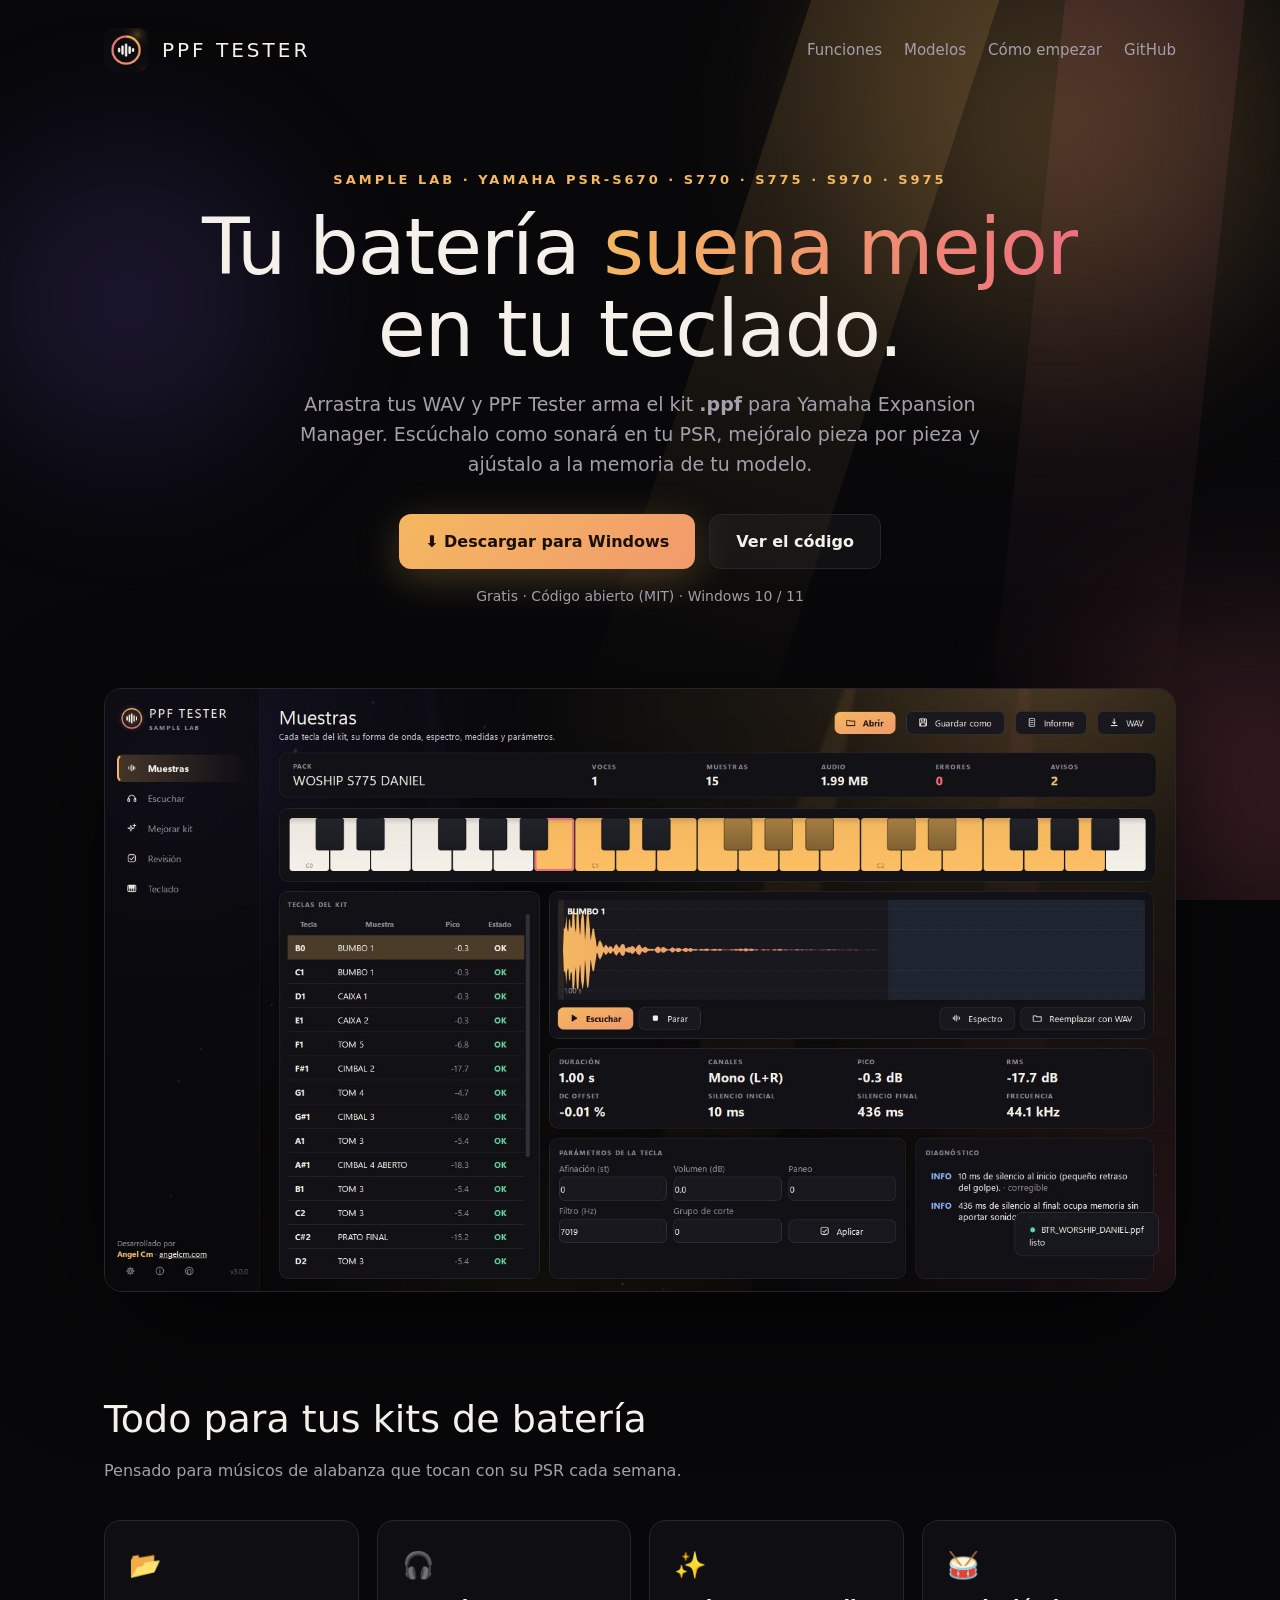
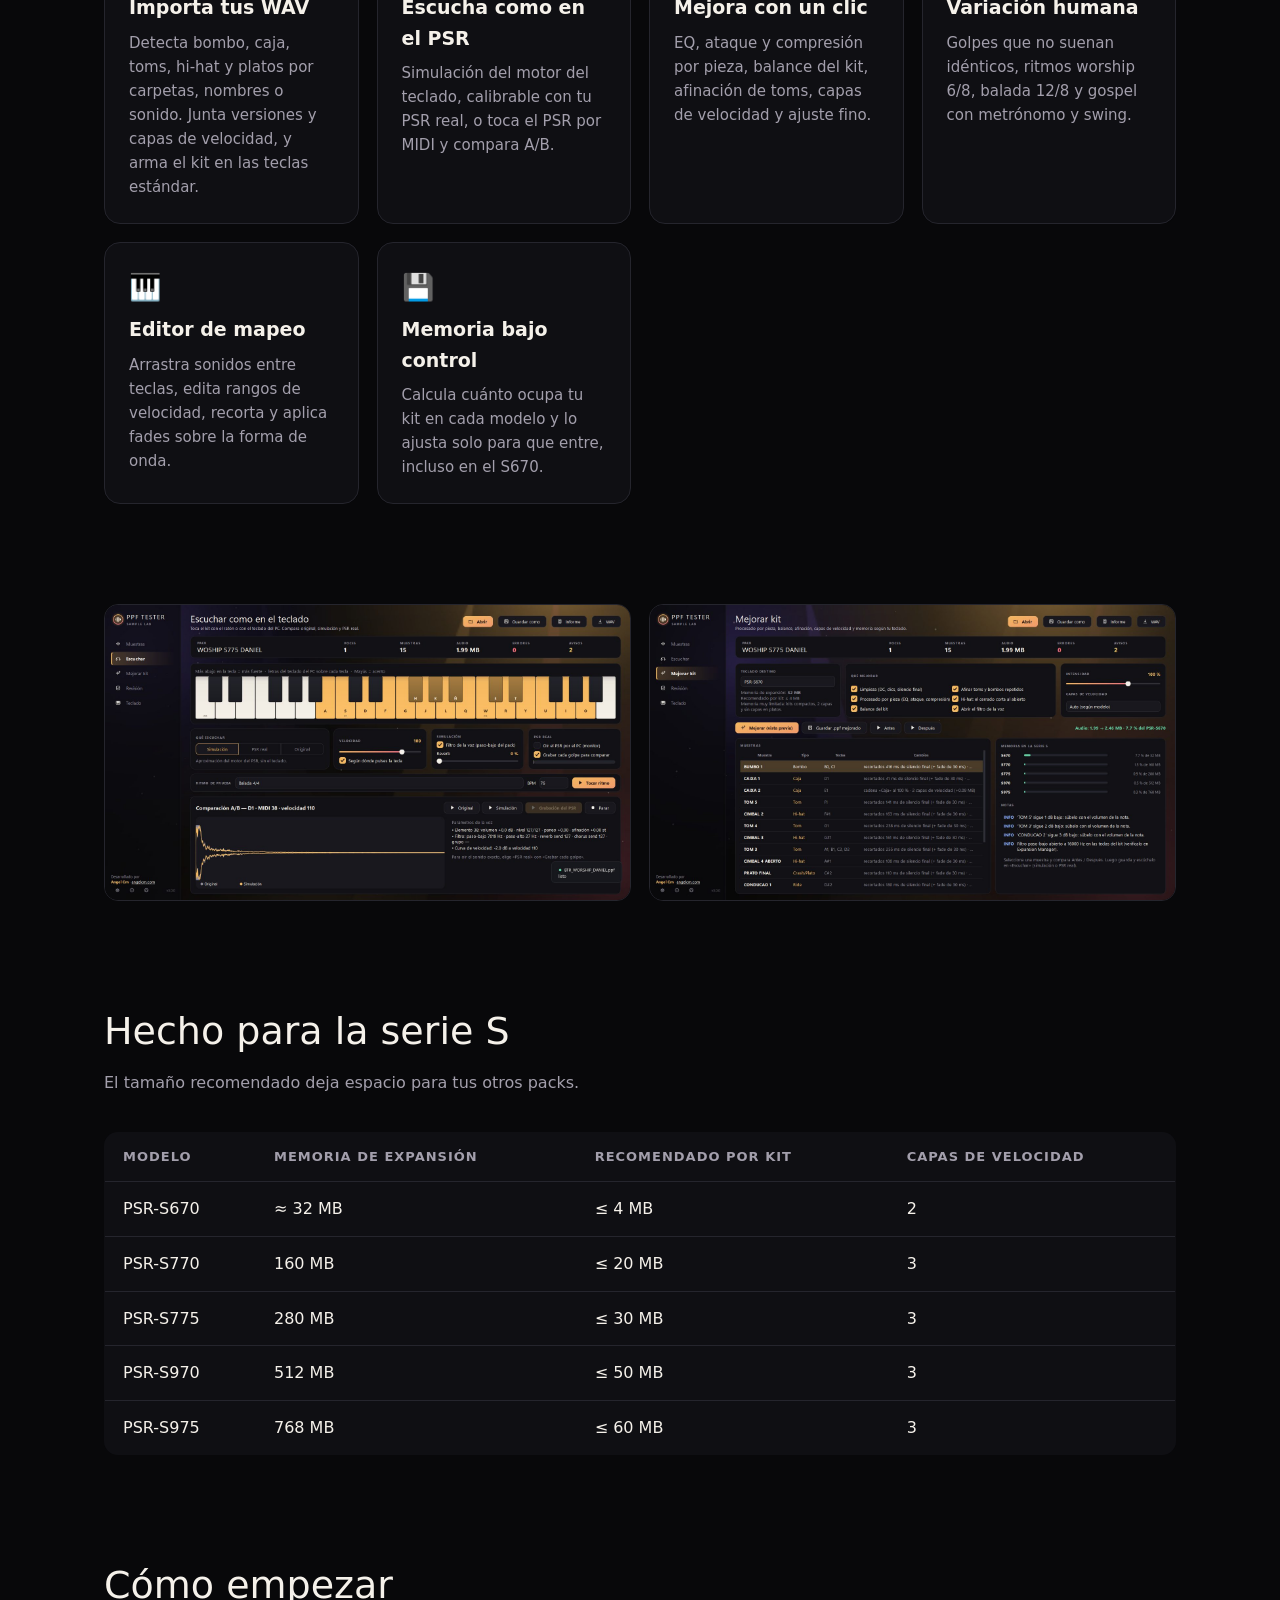
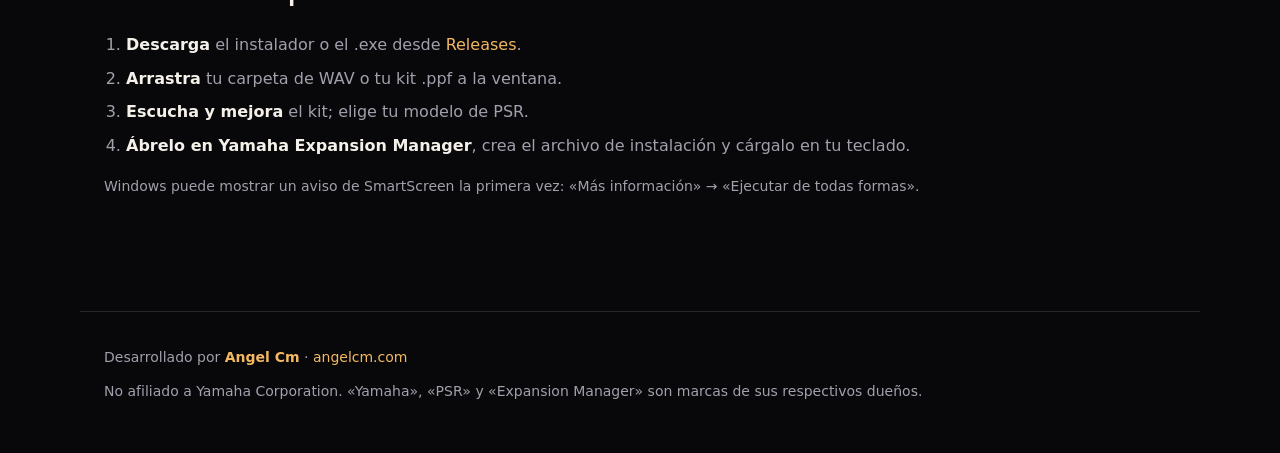
==== docs/index.html @ 8b30c798 "PPF Tester 4.0.0: las 20 mejoras de la hoja de ruta" ====
<!doctype html>
<html lang="es">
<head>
<meta charset="utf-8">
<meta name="viewport" content="width=device-width, initial-scale=1">
<title>PPF Tester — Sample Lab para Yamaha PSR-S</title>
<meta name="description" content="Crea, escucha y mejora kits de batería .ppf para Yamaha PSR-S670, S770, S775, S970 y S975. Gratis y de código abierto. Por Angel Cm.">
<meta property="og:title" content="PPF Tester — Sample Lab para Yamaha PSR-S">
<meta property="og:description" content="Crea, escucha y mejora kits de batería .ppf para tu Yamaha PSR-S.">
<meta property="og:image" content="https://angel-cm-dev.github.io/ppf-tester/empty.jpg">
<link rel="icon" href="logo.png">
<style>
:root{--bg:#08080a;--card:#121216;--line:#25252d;--fg:#f5f1ea;--mut:#a39fac;--gold:#f4b860;--coral:#ec6f7f;--violet:#8b6cff}
*{box-sizing:border-box}html{scroll-behavior:smooth}
body{margin:0;background:var(--bg);color:var(--fg);font:16px/1.6 "Segoe UI Variable Text","Segoe UI",system-ui,-apple-system,sans-serif;overflow-x:hidden}
a{color:var(--gold);text-decoration:none}
.stage{position:fixed;inset:0;z-index:-1;overflow:hidden;pointer-events:none}
.light{position:absolute;border-radius:50%;filter:blur(60px);opacity:.55;animation:float 18s ease-in-out infinite}
.l1{width:55vw;height:55vw;left:55%;top:-25%;background:radial-gradient(circle,rgba(244,184,96,.55),transparent 65%)}
.l2{width:45vw;height:45vw;left:75%;top:55%;background:radial-gradient(circle,rgba(236,111,127,.45),transparent 65%);animation-delay:-6s}
.l3{width:40vw;height:40vw;left:-10%;top:5%;background:radial-gradient(circle,rgba(139,108,255,.35),transparent 65%);animation-delay:-11s}
.beam{position:absolute;top:-10%;width:14vw;height:130%;background:linear-gradient(180deg,rgba(244,184,96,.16),transparent 75%);transform-origin:top center;animation:sway 14s ease-in-out infinite}
.b1{left:66%;transform:rotate(18deg)}.b2{left:84%;transform:rotate(6deg);background:linear-gradient(180deg,rgba(236,111,127,.13),transparent 75%);animation-delay:-5s}
@keyframes float{50%{transform:translate(-4%,5%) scale(1.08)}}
@keyframes sway{50%{transform:rotate(-8deg)}}
@media (prefers-reduced-motion:reduce){.light,.beam{animation:none}}
header{max-width:1120px;margin:0 auto;padding:28px 24px;display:flex;align-items:center;gap:14px}
header img{width:44px;height:44px}
header .brand{font-weight:300;letter-spacing:3px;font-size:20px}
header nav{margin-left:auto;display:flex;gap:22px;font-size:15px}
header nav a{color:var(--mut)}header nav a:hover{color:var(--fg)}
.hero{max-width:1120px;margin:0 auto;padding:70px 24px 40px;text-align:center}
.eyebrow{color:var(--gold);font-weight:700;letter-spacing:3px;font-size:13px}
h1{font-size:clamp(40px,7vw,78px);font-weight:300;line-height:1.05;margin:16px 0 18px;letter-spacing:-1px}
h1 span{background:linear-gradient(90deg,var(--gold),var(--coral));-webkit-background-clip:text;background-clip:text;color:transparent}
.lead{max-width:720px;margin:0 auto;color:var(--mut);font-size:19px}
.cta{display:flex;gap:14px;justify-content:center;flex-wrap:wrap;margin:34px 0 16px}
.btn{display:inline-flex;align-items:center;gap:10px;padding:14px 26px;border-radius:12px;font-weight:700;font-size:16px;border:1px solid var(--line);color:var(--fg);background:rgba(255,255,255,.04);transition:.2s}
.btn:hover{background:rgba(255,255,255,.08)}
.btn.primary{background:linear-gradient(135deg,var(--gold),#f19a6c);color:#1a1007;border:none;box-shadow:0 10px 40px rgba(244,184,96,.25)}
.btn.primary:hover{transform:translateY(-2px);box-shadow:0 14px 50px rgba(244,184,96,.35)}
.small{color:var(--mut);font-size:14px}
.shot{max-width:1120px;margin:40px auto 0;padding:0 24px}
.shot img{width:100%;border-radius:18px;border:1px solid var(--line);box-shadow:0 40px 120px rgba(0,0,0,.6)}
section{max-width:1120px;margin:0 auto;padding:90px 24px 10px}
h2{font-size:38px;font-weight:300;margin:0 0 8px}
.sub{color:var(--mut);margin:0 0 36px}
.grid{display:grid;grid-template-columns:repeat(auto-fit,minmax(250px,1fr));gap:18px}
.card{background:rgba(18,18,22,.82);border:1px solid var(--line);border-radius:16px;padding:24px;backdrop-filter:blur(6px)}
.card h3{margin:6px 0 8px;font-size:19px}
.card p{margin:0;color:var(--mut);font-size:15px}
.card .ic{font-size:26px}
.duo{display:grid;grid-template-columns:repeat(auto-fit,minmax(320px,1fr));gap:18px}
.duo img{width:100%;border-radius:14px;border:1px solid var(--line)}
table{width:100%;border-collapse:collapse;background:rgba(18,18,22,.82);border:1px solid var(--line);border-radius:14px;overflow:hidden}
th,td{padding:14px 18px;text-align:left;border-bottom:1px solid var(--line)}th{color:var(--mut);font-size:13px;letter-spacing:1px}
ol{color:var(--mut);padding-left:22px}ol li{margin:8px 0}ol b{color:var(--fg)}
@media (max-width:760px){header nav{display:none}}
footer{max-width:1120px;margin:90px auto 0;padding:34px 24px 50px;border-top:1px solid var(--line);display:flex;flex-wrap:wrap;gap:12px;justify-content:space-between;color:var(--mut);font-size:14px}
</style>
</head>
<body>
<div class="stage"><div class="light l1"></div><div class="light l2"></div><div class="light l3"></div><div class="beam b1"></div><div class="beam b2"></div></div>

<header>
  <img src="logo.png" alt="">
  <div class="brand">PPF TESTER</div>
  <nav><a href="#funciones">Funciones</a><a href="#modelos">Modelos</a><a href="#como">Cómo empezar</a><a href="https://github.com/angel-cm-dev/ppf-tester">GitHub</a></nav>
</header>

<div class="hero">
  <div class="eyebrow">SAMPLE LAB · YAMAHA PSR-S670 · S770 · S775 · S970 · S975</div>
  <h1>Tu batería <span>suena mejor</span><br>en tu teclado.</h1>
  <p class="lead">Arrastra tus WAV y PPF Tester arma el kit <b>.ppf</b> para Yamaha Expansion Manager. Escúchalo como sonará en tu PSR, mejóralo pieza por pieza y ajústalo a la memoria de tu modelo.</p>
  <div class="cta">
    <a class="btn primary" href="https://github.com/angel-cm-dev/ppf-tester/releases/latest">⬇ Descargar para Windows</a>
    <a class="btn" href="https://github.com/angel-cm-dev/ppf-tester">Ver el código</a>
  </div>
  <div class="small">Gratis · Código abierto (MIT) · Windows 10 / 11</div>
</div>
<div class="shot"><img src="samples.jpg" alt="PPF Tester: pantalla de muestras"></div>

<section id="funciones">
  <h2>Todo para tus kits de batería</h2>
  <p class="sub">Pensado para músicos de alabanza que tocan con su PSR cada semana.</p>
  <div class="grid">
    <div class="card"><div class="ic">📂</div><h3>Importa tus WAV</h3><p>Detecta bombo, caja, toms, hi-hat y platos por carpetas, nombres o sonido. Junta versiones y capas de velocidad, y arma el kit en las teclas estándar.</p></div>
    <div class="card"><div class="ic">🎧</div><h3>Escucha como en el PSR</h3><p>Simulación del motor del teclado, calibrable con tu PSR real, o toca el PSR por MIDI y compara A/B.</p></div>
    <div class="card"><div class="ic">✨</div><h3>Mejora con un clic</h3><p>EQ, ataque y compresión por pieza, balance del kit, afinación de toms, capas de velocidad y ajuste fino.</p></div>
    <div class="card"><div class="ic">🥁</div><h3>Variación humana</h3><p>Golpes que no suenan idénticos, ritmos worship 6/8, balada 12/8 y gospel con metrónomo y swing.</p></div>
    <div class="card"><div class="ic">🎹</div><h3>Editor de mapeo</h3><p>Arrastra sonidos entre teclas, edita rangos de velocidad, recorta y aplica fades sobre la forma de onda.</p></div>
    <div class="card"><div class="ic">💾</div><h3>Memoria bajo control</h3><p>Calcula cuánto ocupa tu kit en cada modelo y lo ajusta solo para que entre, incluso en el S670.</p></div>
  </div>
</section>

<section>
  <div class="duo"><img src="listen.jpg" alt="Escuchar"><img src="improve.jpg" alt="Mejorar kit"></div>
</section>

<section id="modelos">
  <h2>Hecho para la serie S</h2>
  <p class="sub">El tamaño recomendado deja espacio para tus otros packs.</p>
  <table>
    <tr><th>MODELO</th><th>MEMORIA DE EXPANSIÓN</th><th>RECOMENDADO POR KIT</th><th>CAPAS DE VELOCIDAD</th></tr>
    <tr><td>PSR-S670</td><td>≈ 32 MB</td><td>≤ 4 MB</td><td>2</td></tr>
    <tr><td>PSR-S770</td><td>160 MB</td><td>≤ 20 MB</td><td>3</td></tr>
    <tr><td>PSR-S775</td><td>280 MB</td><td>≤ 30 MB</td><td>3</td></tr>
    <tr><td>PSR-S970</td><td>512 MB</td><td>≤ 50 MB</td><td>3</td></tr>
    <tr><td>PSR-S975</td><td>768 MB</td><td>≤ 60 MB</td><td>3</td></tr>
  </table>
</section>

<section id="como">
  <h2>Cómo empezar</h2>
  <ol>
    <li><b>Descarga</b> el instalador o el .exe desde <a href="https://github.com/angel-cm-dev/ppf-tester/releases/latest">Releases</a>.</li>
    <li><b>Arrastra</b> tu carpeta de WAV o tu kit .ppf a la ventana.</li>
    <li><b>Escucha y mejora</b> el kit; elige tu modelo de PSR.</li>
    <li><b>Ábrelo en Yamaha Expansion Manager</b>, crea el archivo de instalación y cárgalo en tu teclado.</li>
  </ol>
  <p class="small">Windows puede mostrar un aviso de SmartScreen la primera vez: «Más información» → «Ejecutar de todas formas».</p>
</section>

<footer>
  <div>Desarrollado por <a href="https://angelcm.com"><b>Angel Cm</b></a> · <a href="https://angelcm.com">angelcm.com</a></div>
  <div>No afiliado a Yamaha Corporation. «Yamaha», «PSR» y «Expansion Manager» son marcas de sus respectivos dueños.</div>
</footer>
</body>
</html>
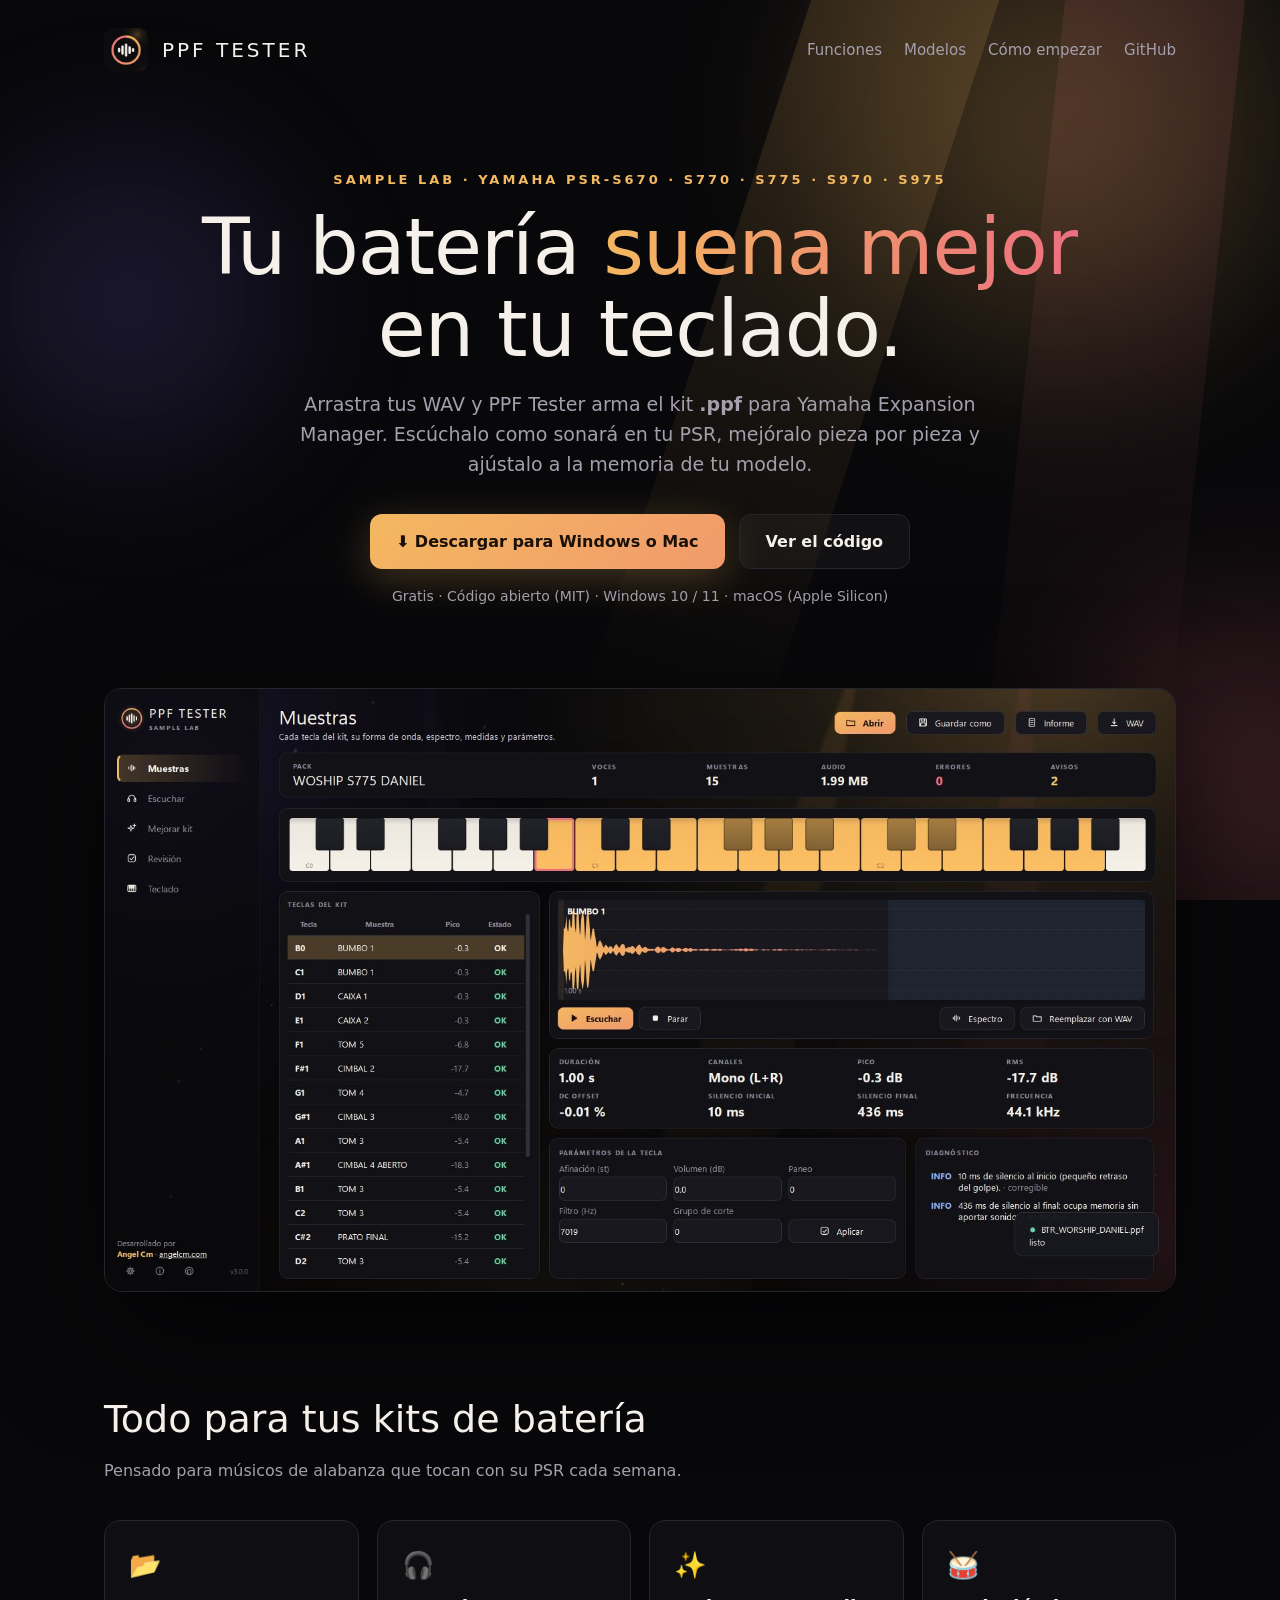
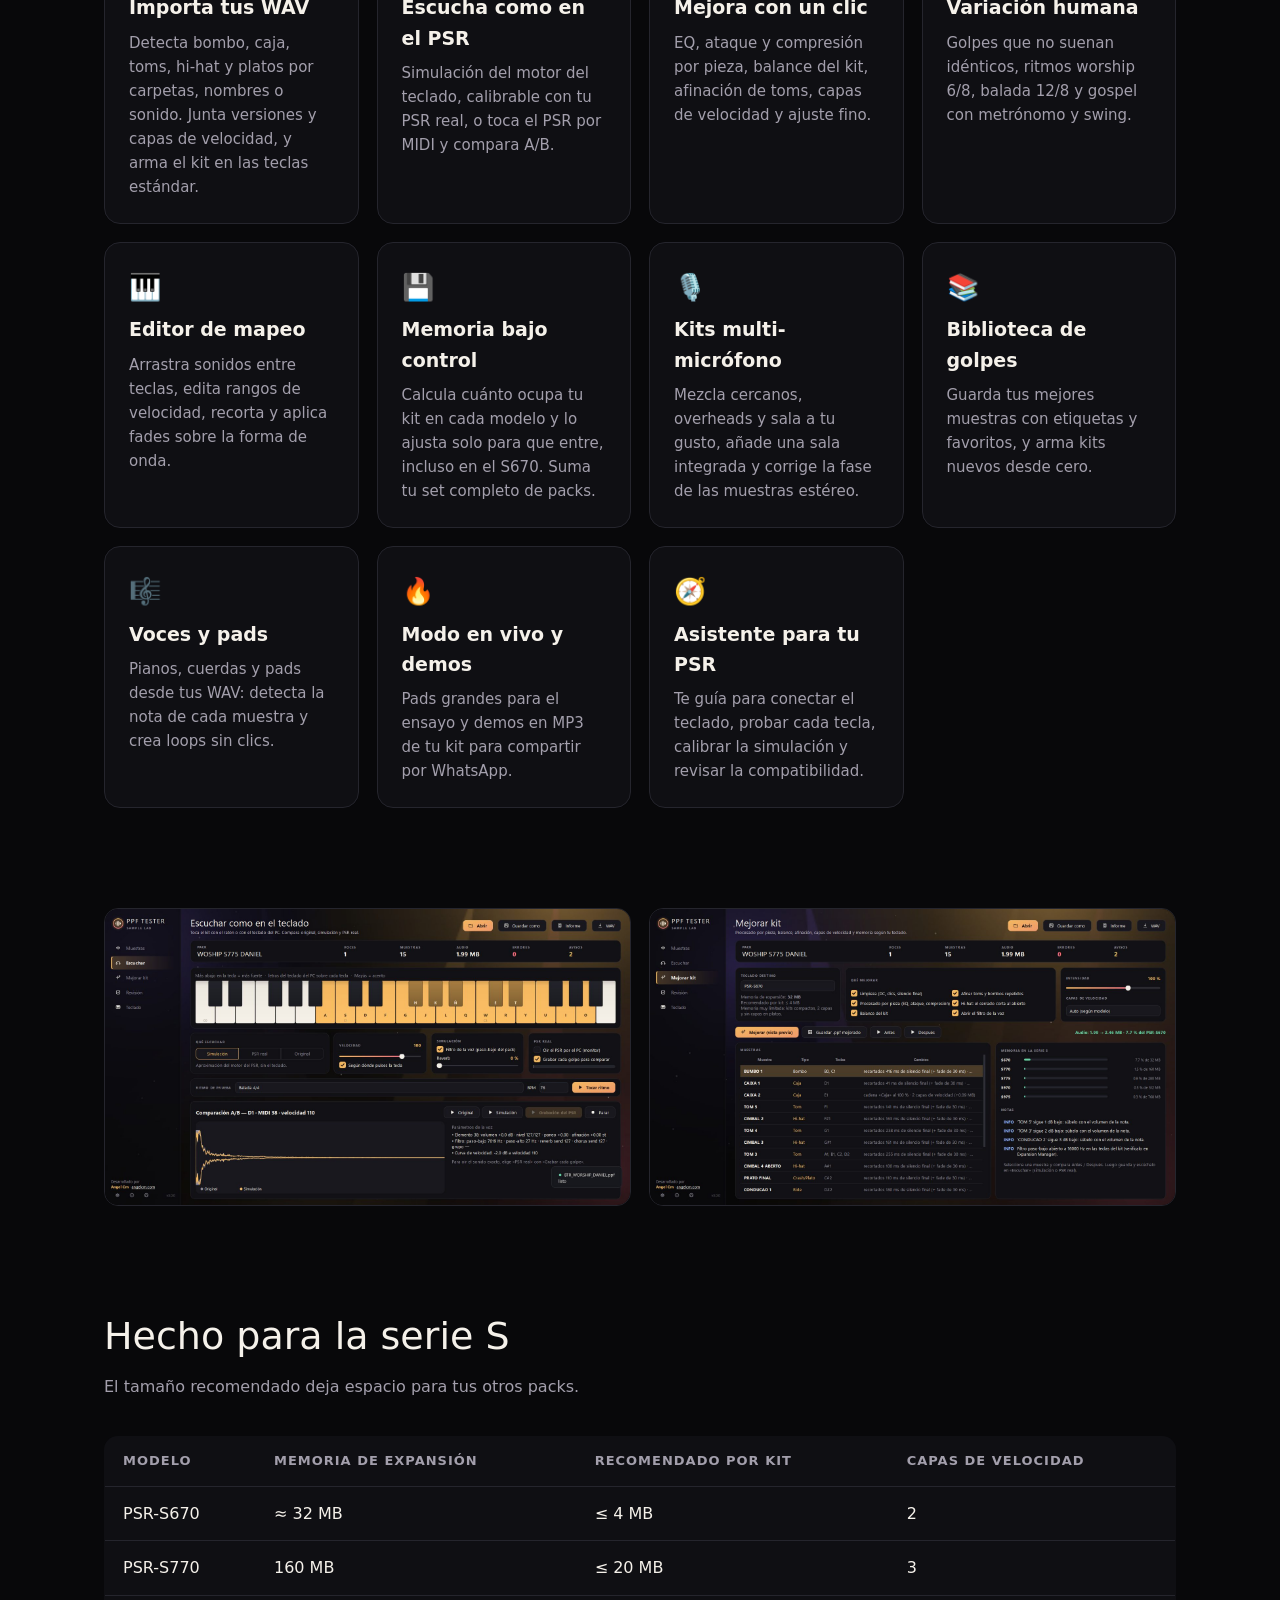
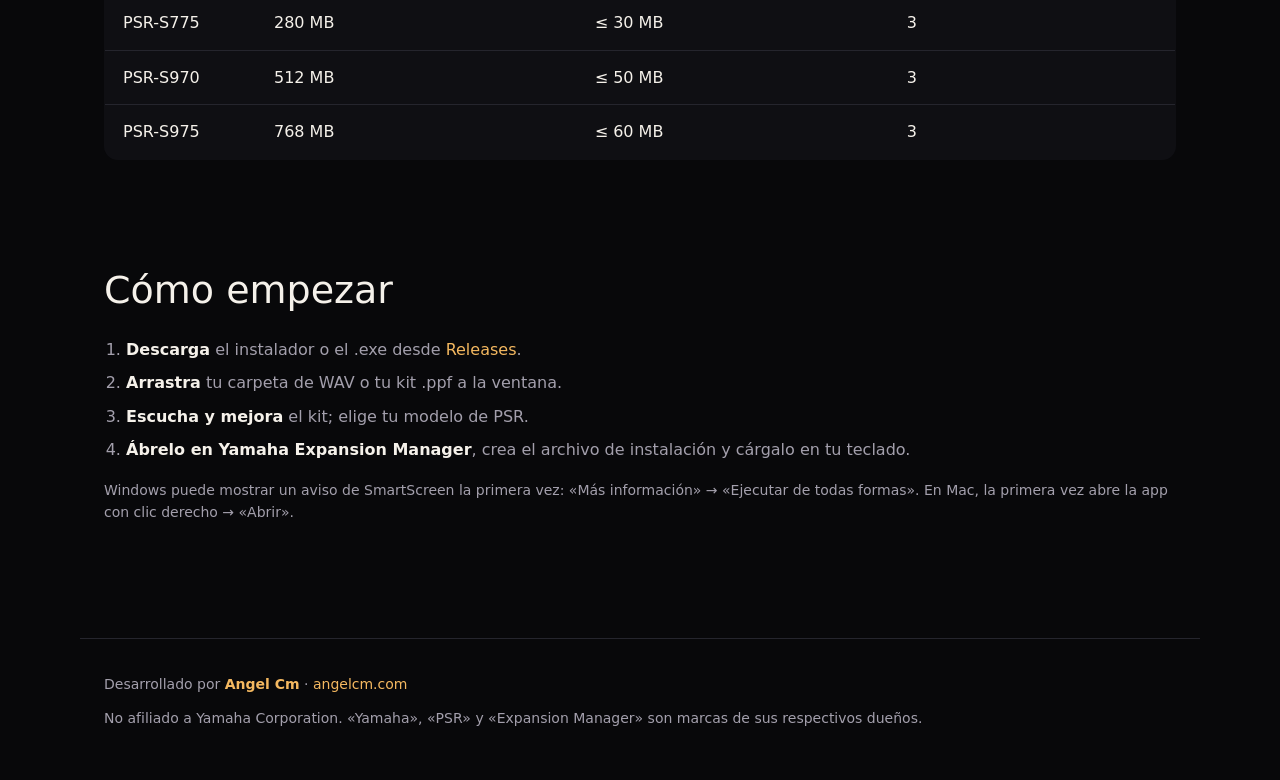
==== commit 4fd751d4: "PPF Tester 5.0.0: sonido, biblioteca, voces y pads, set del teclado, modo en vivo y Mac" ====
--- a/docs/index.html
+++ b/docs/index.html
@@ -73,10 +73,10 @@
   <h1>Tu batería <span>suena mejor</span><br>en tu teclado.</h1>
   <p class="lead">Arrastra tus WAV y PPF Tester arma el kit <b>.ppf</b> para Yamaha Expansion Manager. Escúchalo como sonará en tu PSR, mejóralo pieza por pieza y ajústalo a la memoria de tu modelo.</p>
   <div class="cta">
-    <a class="btn primary" href="https://github.com/angel-cm-dev/ppf-tester/releases/latest">⬇ Descargar para Windows</a>
+    <a class="btn primary" href="https://github.com/angel-cm-dev/ppf-tester/releases/latest">⬇ Descargar para Windows o Mac</a>
     <a class="btn" href="https://github.com/angel-cm-dev/ppf-tester">Ver el código</a>
   </div>
-  <div class="small">Gratis · Código abierto (MIT) · Windows 10 / 11</div>
+  <div class="small">Gratis · Código abierto (MIT) · Windows 10 / 11 · macOS (Apple Silicon)</div>
 </div>
 <div class="shot"><img src="samples.jpg" alt="PPF Tester: pantalla de muestras"></div>
 
@@ -89,7 +89,12 @@
     <div class="card"><div class="ic">✨</div><h3>Mejora con un clic</h3><p>EQ, ataque y compresión por pieza, balance del kit, afinación de toms, capas de velocidad y ajuste fino.</p></div>
     <div class="card"><div class="ic">🥁</div><h3>Variación humana</h3><p>Golpes que no suenan idénticos, ritmos worship 6/8, balada 12/8 y gospel con metrónomo y swing.</p></div>
     <div class="card"><div class="ic">🎹</div><h3>Editor de mapeo</h3><p>Arrastra sonidos entre teclas, edita rangos de velocidad, recorta y aplica fades sobre la forma de onda.</p></div>
-    <div class="card"><div class="ic">💾</div><h3>Memoria bajo control</h3><p>Calcula cuánto ocupa tu kit en cada modelo y lo ajusta solo para que entre, incluso en el S670.</p></div>
+    <div class="card"><div class="ic">💾</div><h3>Memoria bajo control</h3><p>Calcula cuánto ocupa tu kit en cada modelo y lo ajusta solo para que entre, incluso en el S670. Suma tu set completo de packs.</p></div>
+    <div class="card"><div class="ic">🎙️</div><h3>Kits multi-micrófono</h3><p>Mezcla cercanos, overheads y sala a tu gusto, añade una sala integrada y corrige la fase de las muestras estéreo.</p></div>
+    <div class="card"><div class="ic">📚</div><h3>Biblioteca de golpes</h3><p>Guarda tus mejores muestras con etiquetas y favoritos, y arma kits nuevos desde cero.</p></div>
+    <div class="card"><div class="ic">🎼</div><h3>Voces y pads</h3><p>Pianos, cuerdas y pads desde tus WAV: detecta la nota de cada muestra y crea loops sin clics.</p></div>
+    <div class="card"><div class="ic">🔥</div><h3>Modo en vivo y demos</h3><p>Pads grandes para el ensayo y demos en MP3 de tu kit para compartir por WhatsApp.</p></div>
+    <div class="card"><div class="ic">🧭</div><h3>Asistente para tu PSR</h3><p>Te guía para conectar el teclado, probar cada tecla, calibrar la simulación y revisar la compatibilidad.</p></div>
   </div>
 </section>
 
@@ -118,7 +123,8 @@
     <li><b>Escucha y mejora</b> el kit; elige tu modelo de PSR.</li>
     <li><b>Ábrelo en Yamaha Expansion Manager</b>, crea el archivo de instalación y cárgalo en tu teclado.</li>
   </ol>
-  <p class="small">Windows puede mostrar un aviso de SmartScreen la primera vez: «Más información» → «Ejecutar de todas formas».</p>
+  <p class="small">Windows puede mostrar un aviso de SmartScreen la primera vez: «Más información» → «Ejecutar de todas formas».
+  En Mac, la primera vez abre la app con clic derecho → «Abrir».</p>
 </section>
 
 <footer>
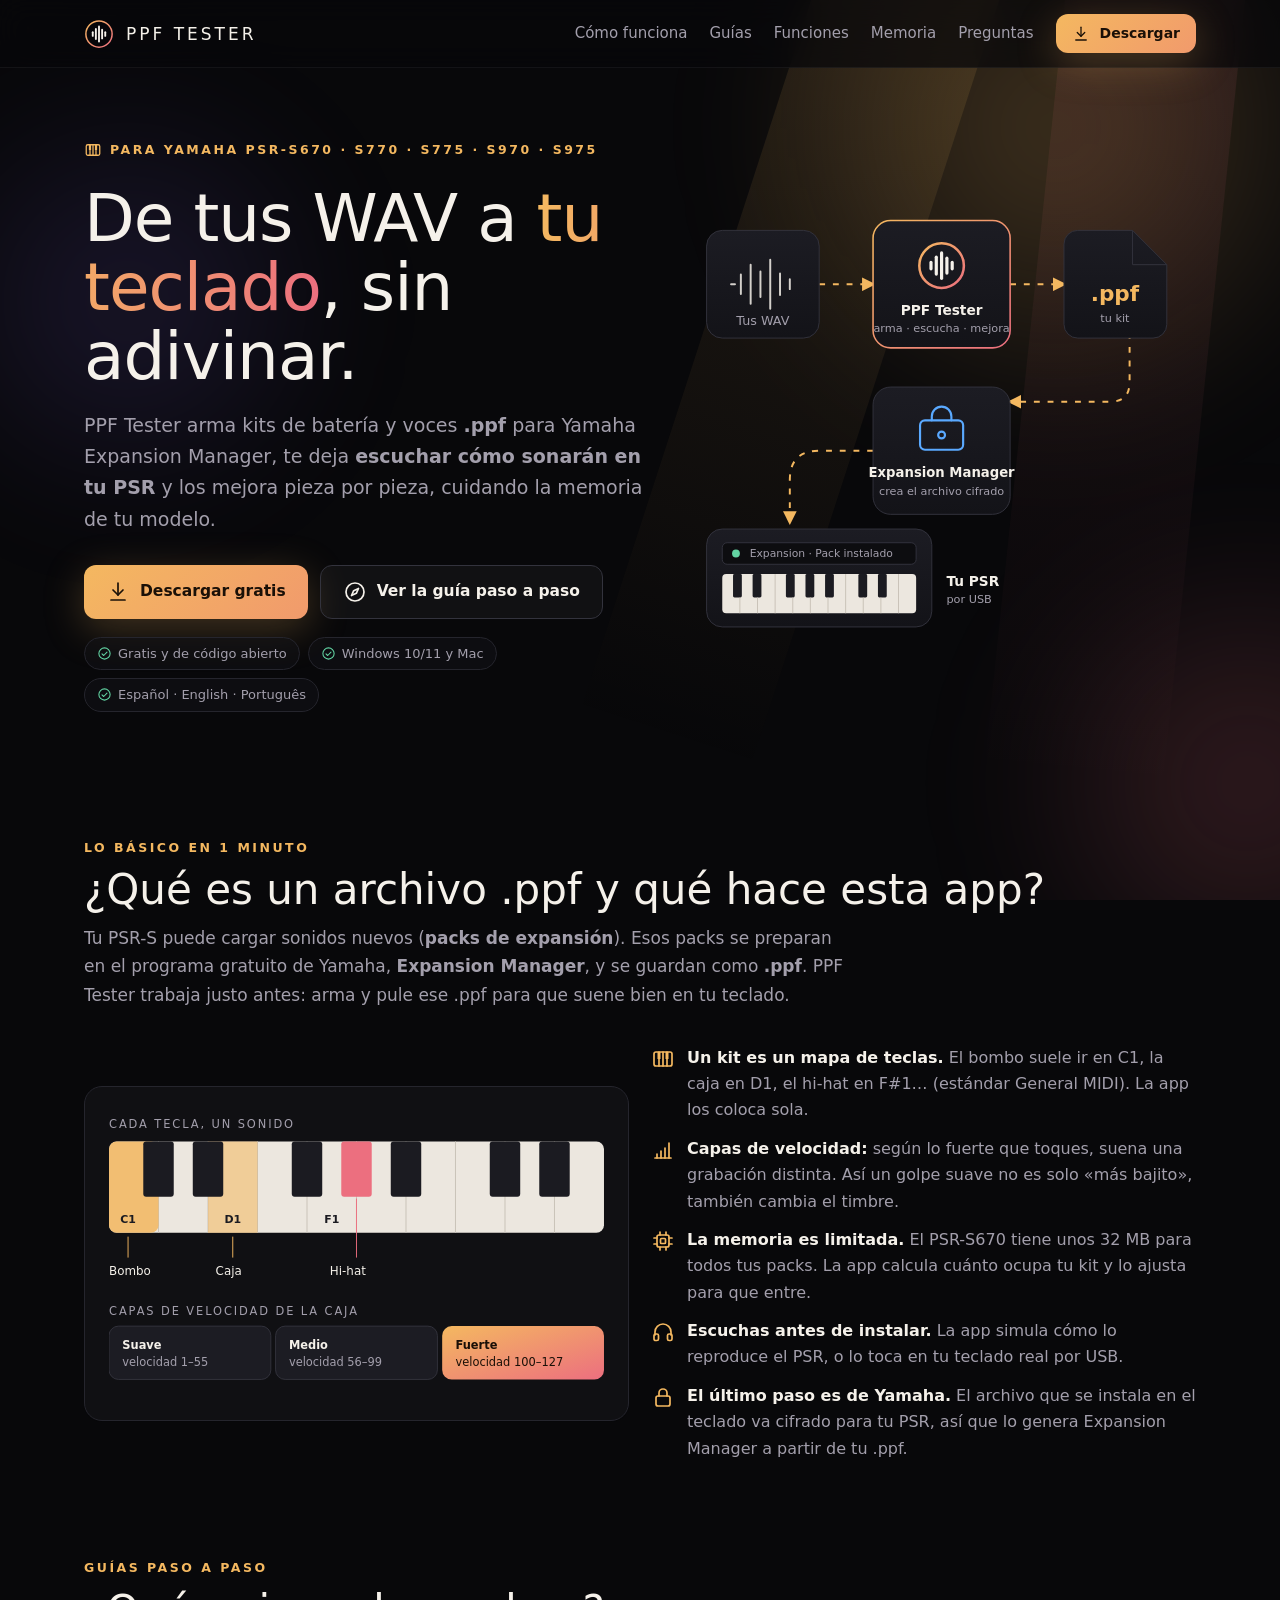
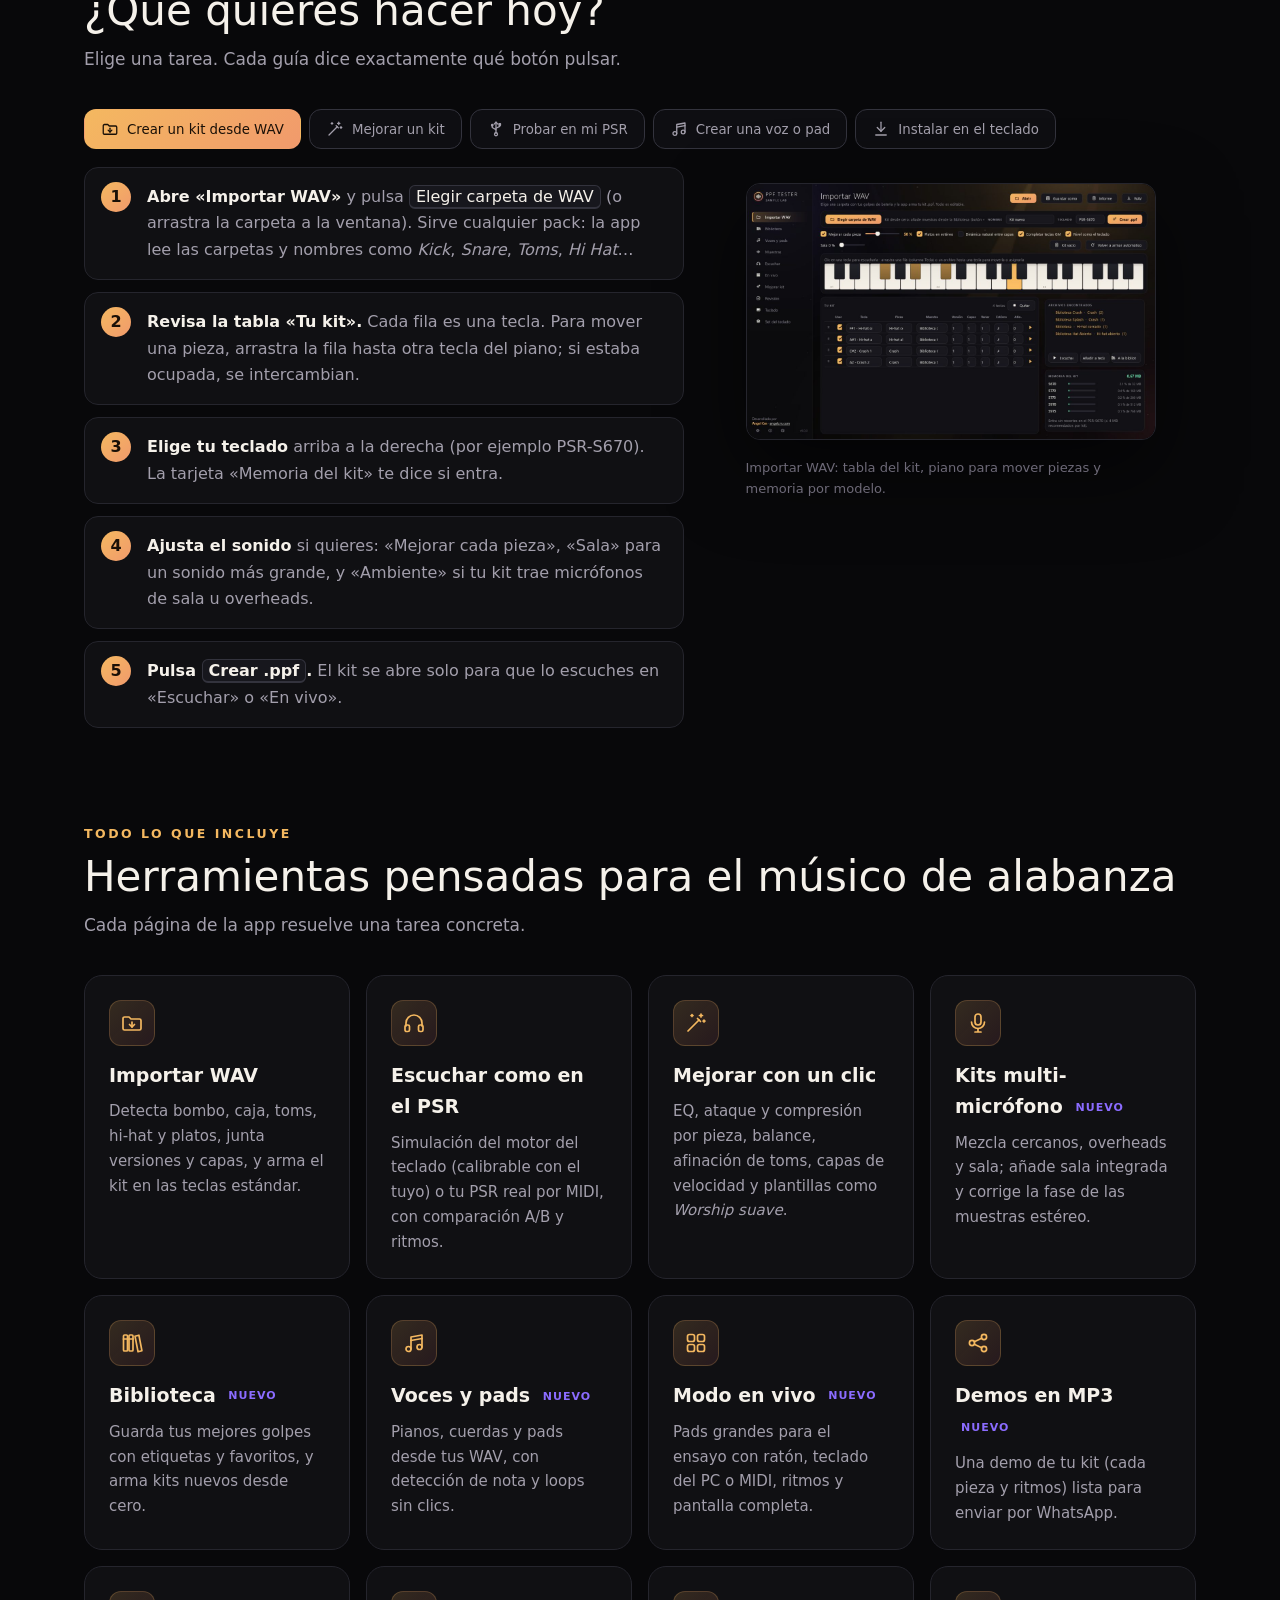
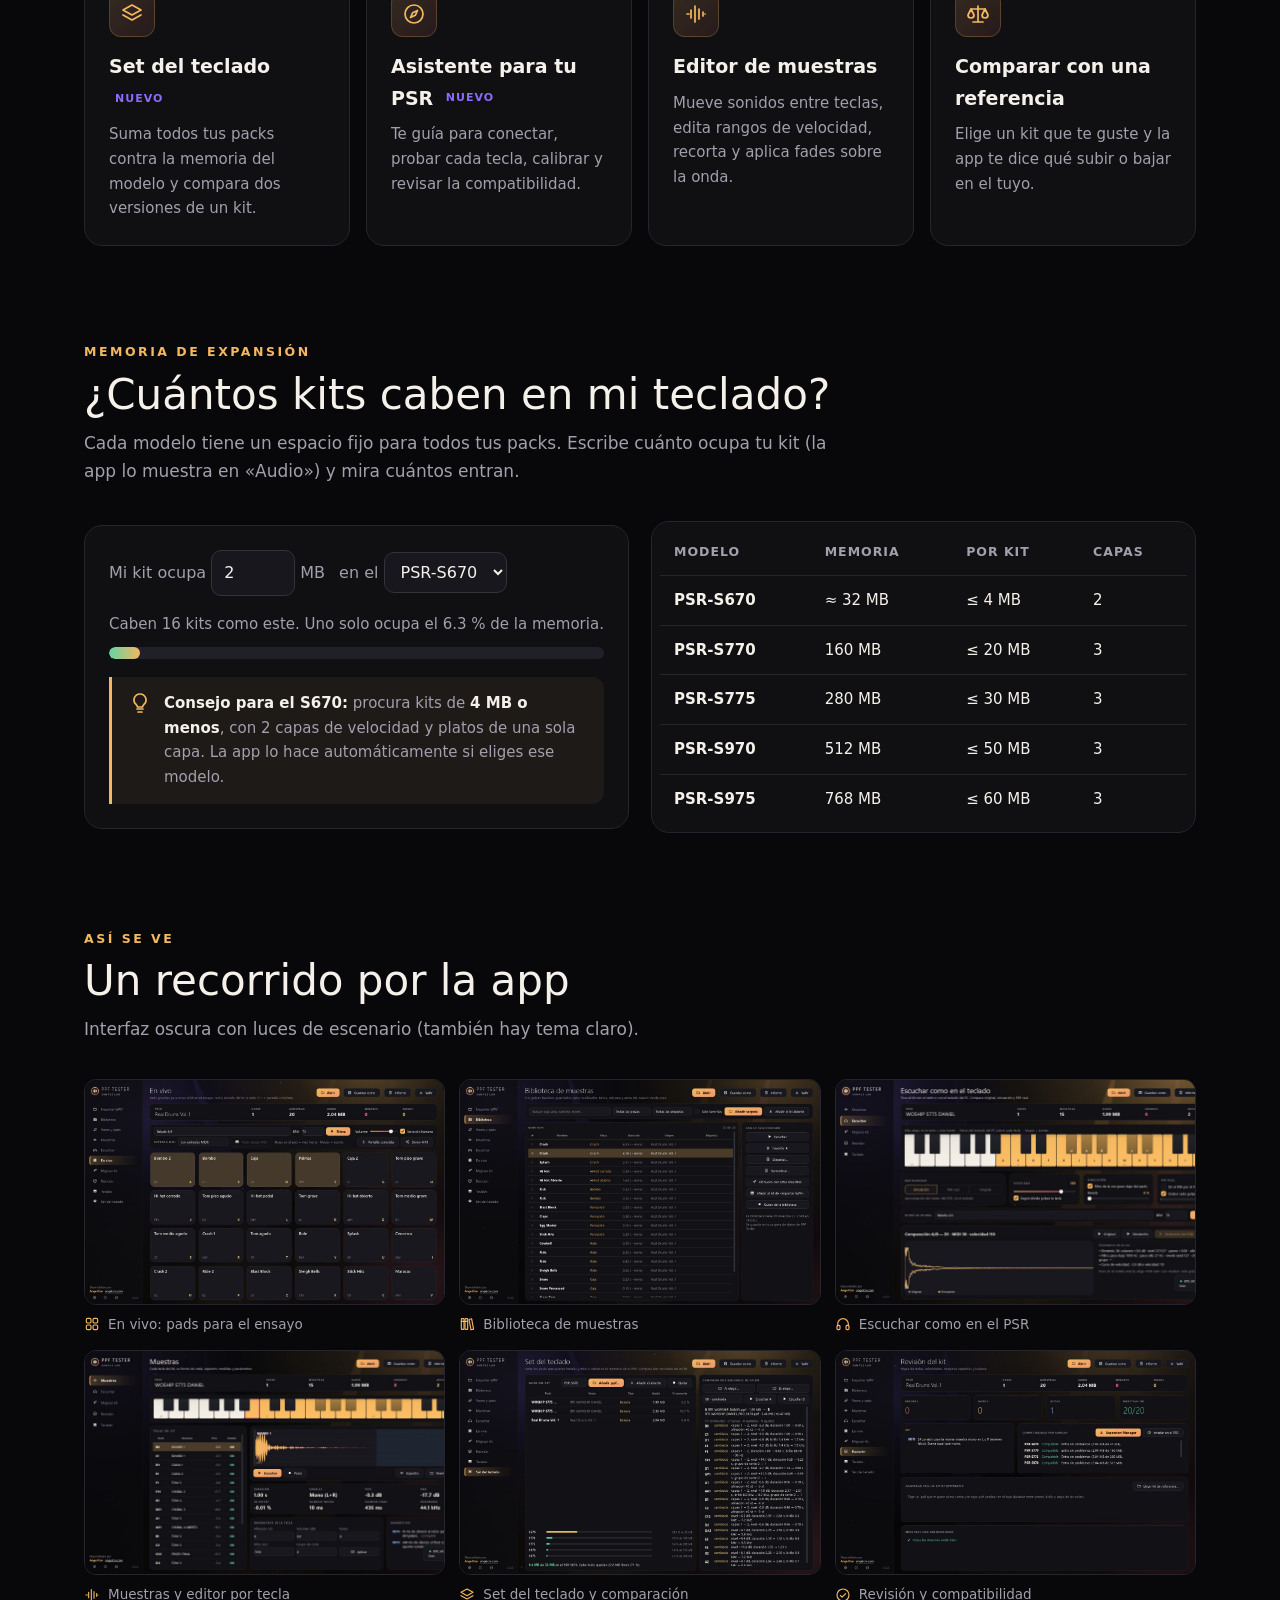
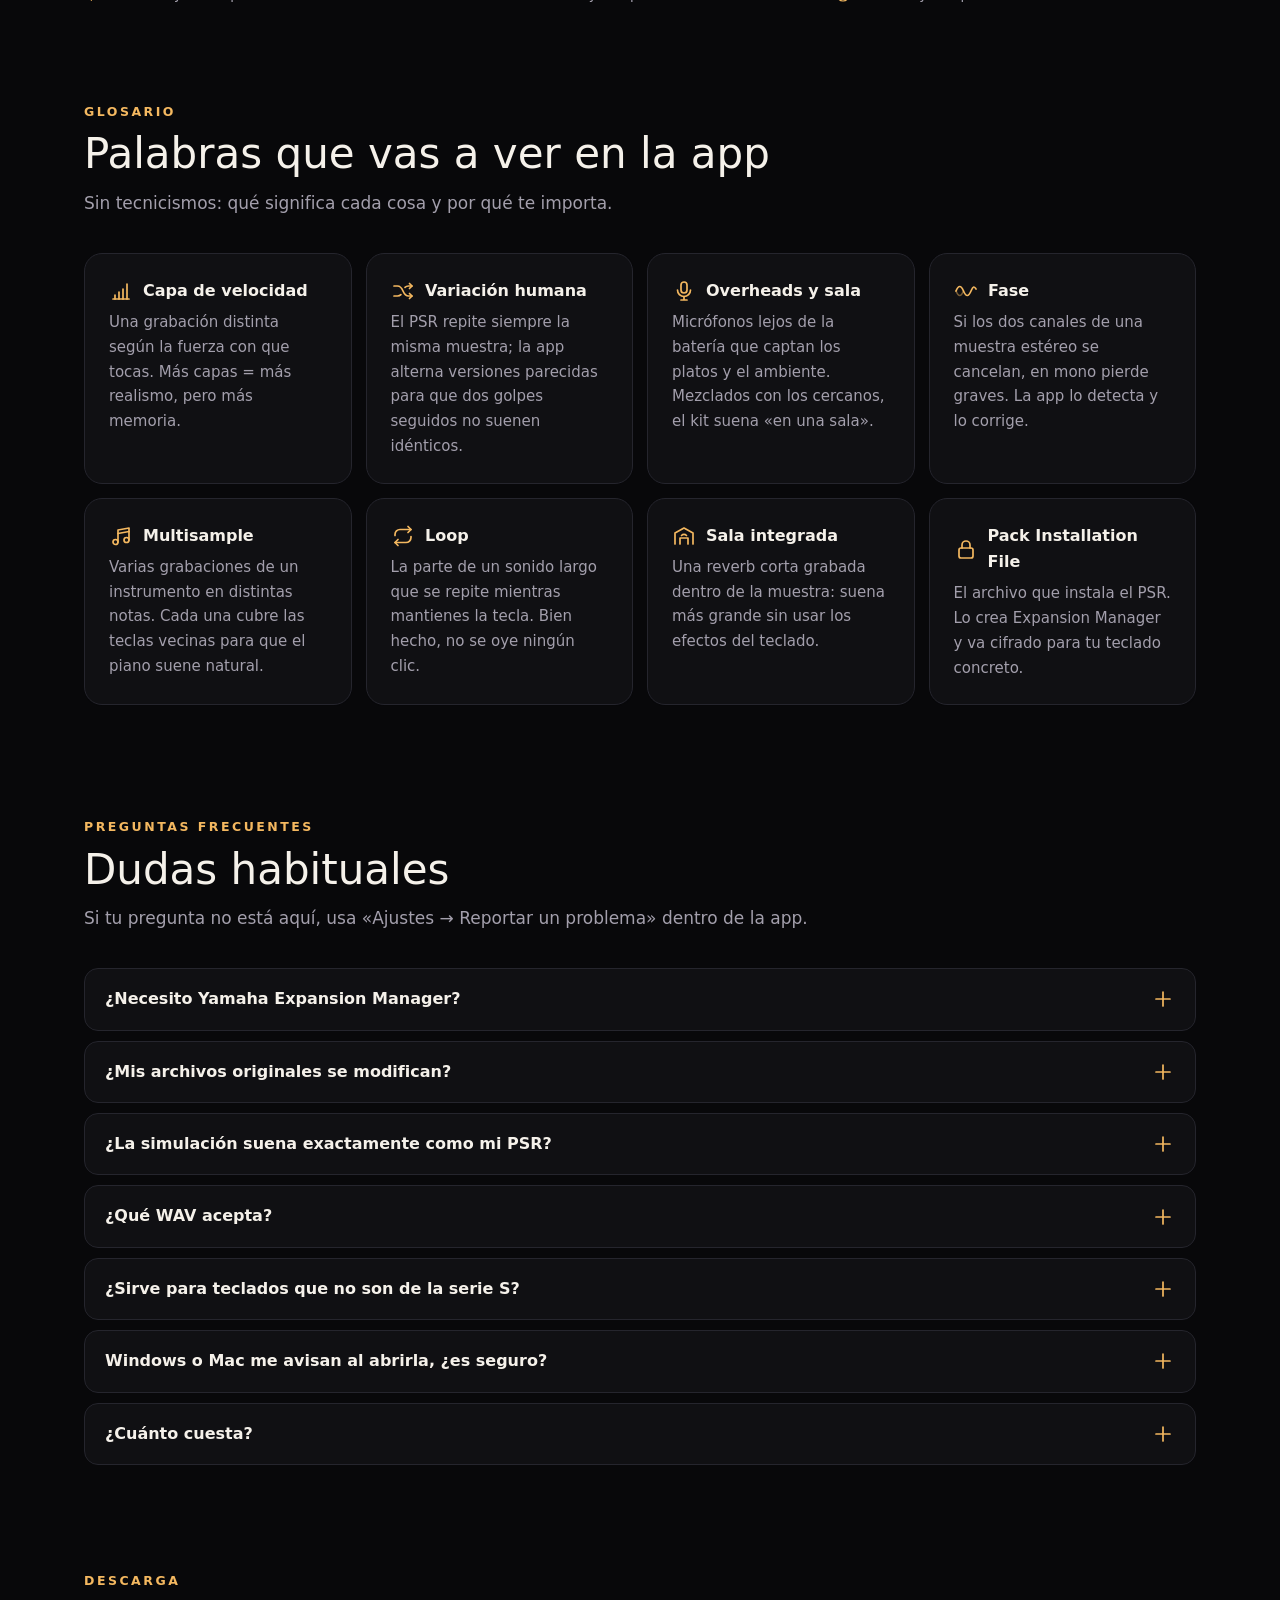
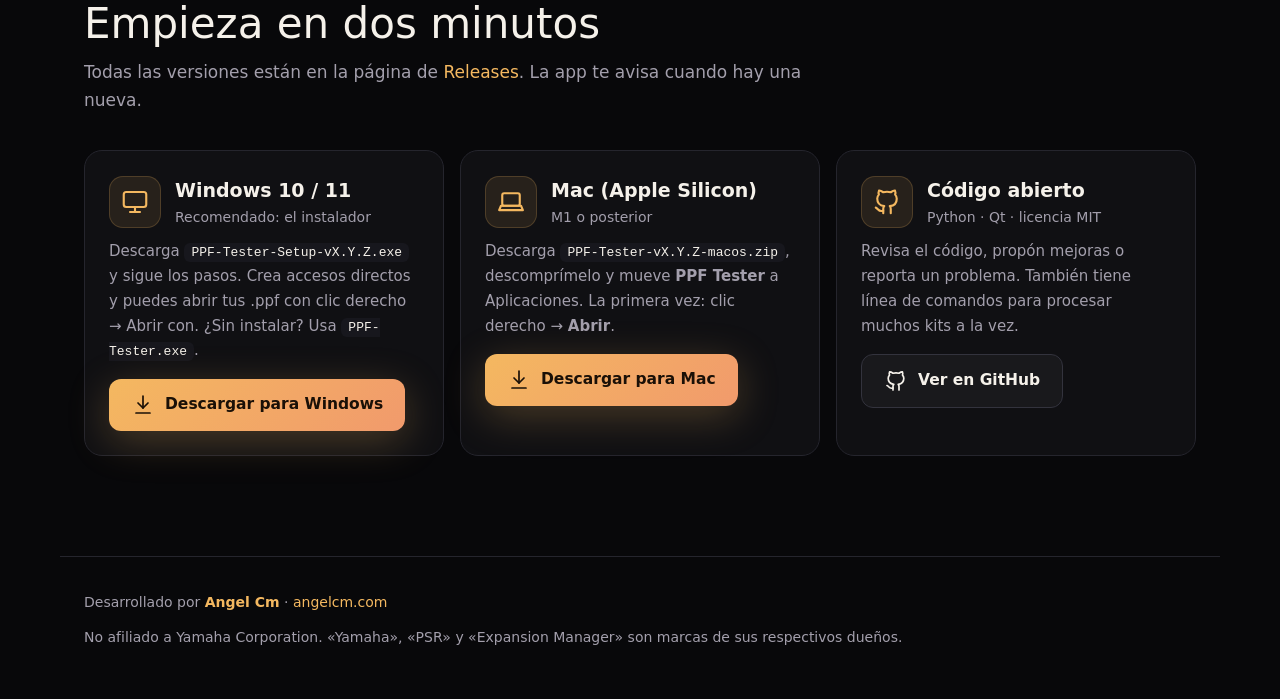
==== commit a5ebd1be: "Web: iconos SVG, guías paso a paso, glosario, preguntas frecuentes y capturas de la versión 5" ====
--- a/docs/index.html
+++ b/docs/index.html
@@ -3,133 +3,509 @@
 <head>
 <meta charset="utf-8">
 <meta name="viewport" content="width=device-width, initial-scale=1">
-<title>PPF Tester — Sample Lab para Yamaha PSR-S</title>
-<meta name="description" content="Crea, escucha y mejora kits de batería .ppf para Yamaha PSR-S670, S770, S775, S970 y S975. Gratis y de código abierto. Por Angel Cm.">
-<meta property="og:title" content="PPF Tester — Sample Lab para Yamaha PSR-S">
-<meta property="og:description" content="Crea, escucha y mejora kits de batería .ppf para tu Yamaha PSR-S.">
-<meta property="og:image" content="https://angel-cm-dev.github.io/ppf-tester/empty.jpg">
+<title>PPF Tester — Crea y mejora kits para tu Yamaha PSR-S</title>
+<meta name="description" content="Guía y descarga de PPF Tester: crea, escucha y mejora kits de batería y voces .ppf para Yamaha PSR-S670, S770, S775, S970 y S975. Gratis y de código abierto. Por Angel Cm.">
+<meta property="og:title" content="PPF Tester — Crea y mejora kits para tu Yamaha PSR-S">
+<meta property="og:description" content="Arrastra tus WAV, escucha cómo sonarán en tu PSR y mejóralos pieza por pieza. Gratis para Windows y Mac.">
+<meta property="og:image" content="https://angel-cm-dev.github.io/ppf-tester/live.jpg">
 <link rel="icon" href="logo.png">
 <style>
-:root{--bg:#08080a;--card:#121216;--line:#25252d;--fg:#f5f1ea;--mut:#a39fac;--gold:#f4b860;--coral:#ec6f7f;--violet:#8b6cff}
-*{box-sizing:border-box}html{scroll-behavior:smooth}
-body{margin:0;background:var(--bg);color:var(--fg);font:16px/1.6 "Segoe UI Variable Text","Segoe UI",system-ui,-apple-system,sans-serif;overflow-x:hidden}
-a{color:var(--gold);text-decoration:none}
+:root{--bg:#08080a;--card:#121216;--card2:#17171d;--line:#25252d;--line2:#33333d;--fg:#f5f1ea;--mut:#a39fac;--dim:#6d6977;
+--gold:#f4b860;--coral:#ec6f7f;--violet:#8b6cff;--blue:#5aa9ff;--ok:#63d4a3;--r:18px}
+*{box-sizing:border-box}html{scroll-behavior:smooth;scroll-padding-top:80px}
+body{margin:0;background:var(--bg);color:var(--fg);font:16px/1.65 "Segoe UI Variable Text","Segoe UI",system-ui,-apple-system,"SF Pro Text",sans-serif;overflow-x:hidden}
+a{color:var(--gold);text-decoration:none}a:hover{text-decoration:underline}
+.i{width:24px;height:24px;flex:none;fill:none;stroke:currentColor;stroke-width:1.7;stroke-linecap:round;stroke-linejoin:round}
+.i.s{width:18px;height:18px}.i.l{width:30px;height:30px}
+/* luces de escenario */
 .stage{position:fixed;inset:0;z-index:-1;overflow:hidden;pointer-events:none}
-.light{position:absolute;border-radius:50%;filter:blur(60px);opacity:.55;animation:float 18s ease-in-out infinite}
-.l1{width:55vw;height:55vw;left:55%;top:-25%;background:radial-gradient(circle,rgba(244,184,96,.55),transparent 65%)}
-.l2{width:45vw;height:45vw;left:75%;top:55%;background:radial-gradient(circle,rgba(236,111,127,.45),transparent 65%);animation-delay:-6s}
-.l3{width:40vw;height:40vw;left:-10%;top:5%;background:radial-gradient(circle,rgba(139,108,255,.35),transparent 65%);animation-delay:-11s}
-.beam{position:absolute;top:-10%;width:14vw;height:130%;background:linear-gradient(180deg,rgba(244,184,96,.16),transparent 75%);transform-origin:top center;animation:sway 14s ease-in-out infinite}
-.b1{left:66%;transform:rotate(18deg)}.b2{left:84%;transform:rotate(6deg);background:linear-gradient(180deg,rgba(236,111,127,.13),transparent 75%);animation-delay:-5s}
+.light{position:absolute;border-radius:50%;filter:blur(60px);opacity:.5;animation:float 18s ease-in-out infinite}
+.l1{width:55vw;height:55vw;left:55%;top:-25%;background:radial-gradient(circle,rgba(244,184,96,.5),transparent 65%)}
+.l2{width:45vw;height:45vw;left:75%;top:55%;background:radial-gradient(circle,rgba(236,111,127,.4),transparent 65%);animation-delay:-6s}
+.l3{width:40vw;height:40vw;left:-10%;top:5%;background:radial-gradient(circle,rgba(139,108,255,.3),transparent 65%);animation-delay:-11s}
+.beam{position:absolute;top:-10%;width:14vw;height:130%;background:linear-gradient(180deg,rgba(244,184,96,.13),transparent 75%);transform-origin:top center;animation:sway 14s ease-in-out infinite}
+.b1{left:66%;transform:rotate(18deg)}.b2{left:84%;transform:rotate(6deg);background:linear-gradient(180deg,rgba(236,111,127,.11),transparent 75%);animation-delay:-5s}
 @keyframes float{50%{transform:translate(-4%,5%) scale(1.08)}}
 @keyframes sway{50%{transform:rotate(-8deg)}}
-@media (prefers-reduced-motion:reduce){.light,.beam{animation:none}}
-header{max-width:1120px;margin:0 auto;padding:28px 24px;display:flex;align-items:center;gap:14px}
-header img{width:44px;height:44px}
-header .brand{font-weight:300;letter-spacing:3px;font-size:20px}
-header nav{margin-left:auto;display:flex;gap:22px;font-size:15px}
-header nav a{color:var(--mut)}header nav a:hover{color:var(--fg)}
-.hero{max-width:1120px;margin:0 auto;padding:70px 24px 40px;text-align:center}
-.eyebrow{color:var(--gold);font-weight:700;letter-spacing:3px;font-size:13px}
-h1{font-size:clamp(40px,7vw,78px);font-weight:300;line-height:1.05;margin:16px 0 18px;letter-spacing:-1px}
+/* cabecera */
+header{position:sticky;top:0;z-index:10;backdrop-filter:blur(14px);background:rgba(8,8,10,.72);border-bottom:1px solid rgba(255,255,255,.05)}
+.bar{max-width:1160px;margin:0 auto;padding:14px 24px;display:flex;align-items:center;gap:12px}
+.brand{display:flex;align-items:center;gap:12px;color:var(--fg);font-weight:300;letter-spacing:3px;font-size:17px}
+.brand:hover{text-decoration:none}
+nav{margin-left:auto;display:flex;gap:22px;font-size:15px;align-items:center}
+nav a{color:var(--mut)}nav a:hover{color:var(--fg);text-decoration:none}
+nav .btn{padding:8px 16px;font-size:14px}
+/* hero */
+.hero{max-width:1160px;margin:0 auto;padding:72px 24px 30px;display:grid;grid-template-columns:1.05fr .95fr;gap:40px;align-items:center}
+.eyebrow{display:inline-flex;align-items:center;gap:8px;color:var(--gold);font-weight:700;letter-spacing:2.5px;font-size:12.5px;text-transform:uppercase}
+h1{font-size:clamp(38px,5.6vw,66px);font-weight:300;line-height:1.05;margin:16px 0 18px;letter-spacing:-1px}
 h1 span{background:linear-gradient(90deg,var(--gold),var(--coral));-webkit-background-clip:text;background-clip:text;color:transparent}
-.lead{max-width:720px;margin:0 auto;color:var(--mut);font-size:19px}
-.cta{display:flex;gap:14px;justify-content:center;flex-wrap:wrap;margin:34px 0 16px}
-.btn{display:inline-flex;align-items:center;gap:10px;padding:14px 26px;border-radius:12px;font-weight:700;font-size:16px;border:1px solid var(--line);color:var(--fg);background:rgba(255,255,255,.04);transition:.2s}
-.btn:hover{background:rgba(255,255,255,.08)}
+.lead{color:var(--mut);font-size:19px;margin:0}
+.cta{display:flex;gap:12px;flex-wrap:wrap;margin:30px 0 14px}
+.btn{display:inline-flex;align-items:center;gap:10px;padding:13px 22px;border-radius:12px;font-weight:700;font-size:15.5px;border:1px solid var(--line2);color:var(--fg);background:rgba(255,255,255,.04);transition:.2s}
+.btn:hover{background:rgba(255,255,255,.09);text-decoration:none}
 .btn.primary{background:linear-gradient(135deg,var(--gold),#f19a6c);color:#1a1007;border:none;box-shadow:0 10px 40px rgba(244,184,96,.25)}
 .btn.primary:hover{transform:translateY(-2px);box-shadow:0 14px 50px rgba(244,184,96,.35)}
 .small{color:var(--mut);font-size:14px}
-.shot{max-width:1120px;margin:40px auto 0;padding:0 24px}
-.shot img{width:100%;border-radius:18px;border:1px solid var(--line);box-shadow:0 40px 120px rgba(0,0,0,.6)}
-section{max-width:1120px;margin:0 auto;padding:90px 24px 10px}
-h2{font-size:38px;font-weight:300;margin:0 0 8px}
-.sub{color:var(--mut);margin:0 0 36px}
-.grid{display:grid;grid-template-columns:repeat(auto-fit,minmax(250px,1fr));gap:18px}
-.card{background:rgba(18,18,22,.82);border:1px solid var(--line);border-radius:16px;padding:24px;backdrop-filter:blur(6px)}
-.card h3{margin:6px 0 8px;font-size:19px}
+.chips{display:flex;flex-wrap:wrap;gap:8px;margin-top:18px}
+.chip{display:inline-flex;align-items:center;gap:6px;font-size:13px;color:var(--mut);border:1px solid var(--line);border-radius:99px;padding:5px 12px;background:rgba(18,18,22,.6)}
+.chip .i{width:15px;height:15px;color:var(--ok)}
+.flow{width:100%;height:auto}
+/* secciones */
+section{max-width:1160px;margin:0 auto;padding:96px 24px 0}
+.kicker{color:var(--gold);font-weight:700;letter-spacing:2.5px;font-size:12.5px;text-transform:uppercase;margin-bottom:8px}
+h2{font-size:clamp(30px,4vw,42px);font-weight:300;margin:0 0 10px;line-height:1.15}
+.sub{color:var(--mut);margin:0 0 36px;max-width:760px;font-size:17px}
+h3{margin:0 0 8px;font-size:19px}
+.card{background:rgba(18,18,22,.84);border:1px solid var(--line);border-radius:var(--r);padding:24px;backdrop-filter:blur(6px)}
 .card p{margin:0;color:var(--mut);font-size:15px}
-.card .ic{font-size:26px}
-.duo{display:grid;grid-template-columns:repeat(auto-fit,minmax(320px,1fr));gap:18px}
-.duo img{width:100%;border-radius:14px;border:1px solid var(--line)}
-table{width:100%;border-collapse:collapse;background:rgba(18,18,22,.82);border:1px solid var(--line);border-radius:14px;overflow:hidden}
-th,td{padding:14px 18px;text-align:left;border-bottom:1px solid var(--line)}th{color:var(--mut);font-size:13px;letter-spacing:1px}
-ol{color:var(--mut);padding-left:22px}ol li{margin:8px 0}ol b{color:var(--fg)}
-@media (max-width:760px){header nav{display:none}}
-footer{max-width:1120px;margin:90px auto 0;padding:34px 24px 50px;border-top:1px solid var(--line);display:flex;flex-wrap:wrap;gap:12px;justify-content:space-between;color:var(--mut);font-size:14px}
+.grid{display:grid;grid-template-columns:repeat(auto-fit,minmax(255px,1fr));gap:16px}
+.feat .ico{width:46px;height:46px;border-radius:12px;display:grid;place-items:center;margin-bottom:14px;color:var(--gold);
+  background:linear-gradient(135deg,rgba(244,184,96,.16),rgba(236,111,127,.10));border:1px solid rgba(244,184,96,.22)}
+.feat .tag{display:inline-block;font-size:11px;font-weight:700;letter-spacing:1px;color:var(--violet);margin-left:6px;vertical-align:middle}
+.two{display:grid;grid-template-columns:1fr 1fr;gap:22px;align-items:center}
+.diagram{width:100%;height:auto;display:block}
+.note{display:flex;gap:12px;align-items:flex-start;border-left:3px solid var(--gold);background:rgba(244,184,96,.06);padding:14px 16px;border-radius:0 12px 12px 0;color:var(--mut);font-size:15px;margin-top:18px}
+.note .i{color:var(--gold)}
+.note b{color:var(--fg)}
+.facts{list-style:none;padding:0;margin:0;display:grid;gap:12px}
+.facts li{display:flex;gap:12px;color:var(--mut)}
+.facts li b{color:var(--fg)}
+.facts .i{color:var(--gold);margin-top:2px}
+/* guías con pestañas */
+.tabs{display:flex;flex-wrap:wrap;gap:8px;margin-bottom:18px}
+.tab{display:inline-flex;align-items:center;gap:8px;cursor:pointer;border:1px solid var(--line2);background:rgba(18,18,22,.7);color:var(--mut);padding:10px 16px;border-radius:12px;font:600 14.5px inherit;font-family:inherit}
+.tab[aria-selected=true]{color:#1a1007;background:linear-gradient(135deg,var(--gold),#f19a6c);border-color:transparent}
+.tab:focus-visible{outline:2px solid var(--gold);outline-offset:2px}
+.panel{display:none}.panel.on{display:grid;grid-template-columns:1.1fr .9fr;gap:22px;align-items:start}
+.steps{counter-reset:s;list-style:none;margin:0;padding:0;display:grid;gap:12px}
+.steps li{counter-increment:s;position:relative;padding:16px 18px 16px 62px;background:rgba(18,18,22,.84);border:1px solid var(--line);border-radius:14px;color:var(--mut)}
+.steps li::before{content:counter(s);position:absolute;left:16px;top:14px;width:30px;height:30px;border-radius:50%;display:grid;place-items:center;font-weight:700;color:#1a1007;background:linear-gradient(135deg,var(--gold),#f19a6c)}
+.steps li b{color:var(--fg)}
+.steps kbd,.k{font:600 13.5px inherit;font-family:inherit;white-space:nowrap;background:var(--card2);border:1px solid var(--line2);border-bottom-width:2px;border-radius:6px;padding:1px 6px;color:var(--fg)}
+.shotbox img{width:100%;border-radius:14px;border:1px solid var(--line);box-shadow:0 30px 80px rgba(0,0,0,.55)}
+.shotbox figcaption{color:var(--dim);font-size:13px;margin-top:8px}
+/* memoria */
+table{width:100%;border-collapse:collapse}
+.mem th,.mem td{padding:12px 14px;text-align:left;border-bottom:1px solid var(--line)}
+.mem th{color:var(--mut);font-size:12.5px;letter-spacing:1px;text-transform:uppercase;font-weight:600}
+.mem tr:last-child td{border-bottom:0}
+.calc{display:flex;flex-wrap:wrap;gap:14px;align-items:center;margin-bottom:16px;color:var(--mut)}
+.calc select,.calc input{background:var(--card2);color:var(--fg);border:1px solid var(--line2);border-radius:10px;padding:9px 12px;font:inherit}
+.calc output{color:var(--fg);font-weight:700}
+.meter{height:12px;border-radius:99px;background:#202028;overflow:hidden;margin-top:10px}
+.meter i{display:block;height:100%;border-radius:99px;background:linear-gradient(90deg,var(--ok),var(--gold));transition:width .3s}
+/* glosario y faq */
+.gloss{display:grid;grid-template-columns:repeat(auto-fit,minmax(250px,1fr));gap:14px}
+.gloss dt{font-weight:700;display:flex;gap:10px;align-items:center}
+.gloss dt .i{color:var(--gold)}
+.gloss dd{margin:6px 0 0;color:var(--mut);font-size:15px}
+details{border:1px solid var(--line);border-radius:14px;background:rgba(18,18,22,.84);padding:0 20px;margin-bottom:10px}
+summary{cursor:pointer;list-style:none;padding:17px 0;font-weight:600;display:flex;align-items:center;gap:12px}
+summary::-webkit-details-marker{display:none}
+summary .i{color:var(--gold);transition:transform .2s;margin-left:auto}
+details[open] summary .i{transform:rotate(45deg)}
+details p{color:var(--mut);margin:0 0 18px}
+/* galería y descarga */
+.gal{display:grid;grid-template-columns:repeat(3,1fr);gap:14px}
+.gal figure{margin:0}
+.gal img{width:100%;aspect-ratio:16/10;object-fit:cover;object-position:top left;border-radius:12px;border:1px solid var(--line);display:block}
+.gal figcaption{font-size:13.5px;color:var(--mut);margin-top:8px;display:flex;gap:8px;align-items:center}
+.gal figcaption .i{width:16px;height:16px;color:var(--gold)}
+.dl{display:grid;grid-template-columns:repeat(auto-fit,minmax(300px,1fr));gap:16px}
+.dl .card{display:flex;flex-direction:column;gap:10px}
+.dl .head{display:flex;align-items:center;gap:14px}
+.dl .head .ico{width:52px;height:52px;border-radius:14px;display:grid;place-items:center;color:var(--gold);background:rgba(244,184,96,.1);border:1px solid rgba(244,184,96,.2)}
+.dl code{font:13px ui-monospace,Consolas,monospace;color:var(--fg);background:var(--card2);border-radius:6px;padding:2px 7px}
+.dl .btn{align-self:flex-start;margin-top:6px}
+footer{max-width:1160px;margin:100px auto 0;padding:34px 24px 50px;border-top:1px solid var(--line);display:flex;flex-wrap:wrap;gap:12px;justify-content:space-between;color:var(--mut);font-size:14px}
+.hero>*,.two>*,.panel>*,.grid>*,.dl>*,.gal>*{min-width:0}img,svg.flow,svg.diagram{max-width:100%}
+.mem{font-size:15px}
+@media (max-width:900px){.hero,.two,.panel.on{grid-template-columns:1fr}.gal{grid-template-columns:1fr 1fr}nav a:not(.btn){display:none}}
+@media (max-width:560px){.gal{grid-template-columns:1fr}.steps li{padding-left:56px}.bar{padding:12px 16px}.brand{font-size:15px;letter-spacing:2px}.hero,section{padding-left:16px;padding-right:16px}.mem th,.mem td{padding:10px 8px}.tab{flex:1 1 auto}}
+@media (prefers-reduced-motion:reduce){.light,.beam,.anim{animation:none!important}html{scroll-behavior:auto}}
+/* animaciones del diagrama */
+.pulse{animation:pulse 2.4s ease-in-out infinite}
+@keyframes pulse{50%{opacity:.35}}
+.dash{stroke-dasharray:6 8;animation:dash 1.6s linear infinite}
+@keyframes dash{to{stroke-dashoffset:-28}}
 </style>
 </head>
 <body>
-<div class="stage"><div class="light l1"></div><div class="light l2"></div><div class="light l3"></div><div class="beam b1"></div><div class="beam b2"></div></div>
+
+<!-- ============================================================ iconos SVG -->
+<svg width="0" height="0" style="position:absolute" aria-hidden="true">
+ <defs>
+  <linearGradient id="g-gold" x1="0" y1="0" x2="1" y2="1"><stop offset="0" stop-color="#f4b860"/><stop offset="1" stop-color="#ec6f7f"/></linearGradient>
+  <linearGradient id="g-card" x1="0" y1="0" x2="0" y2="1"><stop offset="0" stop-color="#1c1c23"/><stop offset="1" stop-color="#131318"/></linearGradient>
+ </defs>
+ <symbol id="i-logo" viewBox="0 0 48 48"><circle cx="24" cy="24" r="21" fill="none" stroke="url(#g-gold)" stroke-width="2.4"/><g stroke="#f5f1ea" stroke-width="3" stroke-linecap="round"><path d="M14 21v6"/><path d="M19 16v16"/><path d="M24 12v24"/><path d="M29 17v14"/><path d="M34 21v6"/></g></symbol>
+ <symbol id="i-download" viewBox="0 0 24 24"><path d="M12 3v12"/><path d="m7 10 5 5 5-5"/><path d="M5 20h14"/></symbol>
+ <symbol id="i-github" viewBox="0 0 24 24"><path d="M9 19c-4 1.3-4-2-6-2.5"/><path d="M15 21v-3.4a3 3 0 0 0-.8-2.3c2.7-.3 5.6-1.3 5.6-6a4.7 4.7 0 0 0-1.3-3.2 4.3 4.3 0 0 0-.1-3.2s-1-.3-3.4 1.3a11.6 11.6 0 0 0-6 0C6.6 2.6 5.6 2.9 5.6 2.9a4.3 4.3 0 0 0-.1 3.2 4.7 4.7 0 0 0-1.3 3.2c0 4.6 2.9 5.7 5.6 6a3 3 0 0 0-.8 2.3V21"/></symbol>
+ <symbol id="i-check" viewBox="0 0 24 24"><circle cx="12" cy="12" r="9"/><path d="m8 12.5 2.7 2.7L16 9.8"/></symbol>
+ <symbol id="i-folder" viewBox="0 0 24 24"><path d="M3 7.5A1.5 1.5 0 0 1 4.5 6H9l2 2h8.5A1.5 1.5 0 0 1 21 9.5v8A1.5 1.5 0 0 1 19.5 19h-15A1.5 1.5 0 0 1 3 17.5z"/><path d="M12 11v5"/><path d="m9.5 13.5 2.5 2.5 2.5-2.5"/></symbol>
+ <symbol id="i-headphones" viewBox="0 0 24 24"><path d="M4 15v-3a8 8 0 0 1 16 0v3"/><rect x="3" y="14" width="4.5" height="6.5" rx="1.6"/><rect x="16.5" y="14" width="4.5" height="6.5" rx="1.6"/></symbol>
+ <symbol id="i-wand" viewBox="0 0 24 24"><path d="m4 20 11-11"/><path d="m13.5 7.5 3 3"/><path d="M17 3v3M15.5 4.5h3M20 9v2M19 10h2M8 3.5v2M7 4.5h2"/></symbol>
+ <symbol id="i-wave" viewBox="0 0 24 24"><path d="M3 12h2M7 8v8M11 4v16M15 7v10M19 10v4M21 12h0"/></symbol>
+ <symbol id="i-piano" viewBox="0 0 24 24"><rect x="3" y="5" width="18" height="14" rx="2"/><path d="M8 5v14M12 5v14M16 5v14"/><path d="M6.5 5v7h3V5M14.5 5v7h3V5" fill="currentColor" stroke="none"/></symbol>
+ <symbol id="i-chip" viewBox="0 0 24 24"><rect x="6" y="6" width="12" height="12" rx="2"/><rect x="9.5" y="9.5" width="5" height="5" rx="1"/><path d="M9 3v3M15 3v3M9 18v3M15 18v3M3 9h3M3 15h3M18 9h3M18 15h3"/></symbol>
+ <symbol id="i-mic" viewBox="0 0 24 24"><rect x="9" y="3" width="6" height="11" rx="3"/><path d="M5.5 11a6.5 6.5 0 0 0 13 0"/><path d="M12 17.5V21M9 21h6"/></symbol>
+ <symbol id="i-books" viewBox="0 0 24 24"><rect x="3.5" y="4" width="4" height="16" rx="1"/><rect x="9" y="4" width="4" height="16" rx="1"/><path d="m15 5.2 3.9-1 3 15.5-3.9 1z"/><path d="M3.5 8h4M9 8h4"/></symbol>
+ <symbol id="i-note" viewBox="0 0 24 24"><path d="M9 18V6l11-2v12"/><circle cx="6.5" cy="18" r="2.5"/><circle cx="17.5" cy="16" r="2.5"/><path d="m9 9.5 11-2"/></symbol>
+ <symbol id="i-pads" viewBox="0 0 24 24"><rect x="3.5" y="3.5" width="7" height="7" rx="2"/><rect x="13.5" y="3.5" width="7" height="7" rx="2"/><rect x="3.5" y="13.5" width="7" height="7" rx="2"/><rect x="13.5" y="13.5" width="7" height="7" rx="2"/></symbol>
+ <symbol id="i-compass" viewBox="0 0 24 24"><circle cx="12" cy="12" r="9"/><path d="m15.5 8.5-2.2 4.8-4.8 2.2 2.2-4.8z"/></symbol>
+ <symbol id="i-layers" viewBox="0 0 24 24"><path d="m12 3 9 5-9 5-9-5z"/><path d="m3 13 9 5 9-5"/></symbol>
+ <symbol id="i-share" viewBox="0 0 24 24"><circle cx="6" cy="12" r="2.6"/><circle cx="18" cy="6" r="2.6"/><circle cx="18" cy="18" r="2.6"/><path d="m8.3 10.8 7.4-3.6M8.3 13.2l7.4 3.6"/></symbol>
+ <symbol id="i-scale" viewBox="0 0 24 24"><path d="M12 4v16M7 20h10"/><path d="M5 7h14"/><path d="m5 7-3 6a3 3 0 0 0 6 0z"/><path d="m19 7-3 6a3 3 0 0 0 6 0z"/></symbol>
+ <symbol id="i-compare" viewBox="0 0 24 24"><rect x="3" y="4" width="7.5" height="16" rx="1.5"/><rect x="13.5" y="4" width="7.5" height="16" rx="1.5"/><path d="M6 9h2M6 12h2M16.5 9h2M16.5 14h2"/></symbol>
+ <symbol id="i-room" viewBox="0 0 24 24"><path d="M3 20V9l9-5 9 5v11"/><path d="M8 20v-6h8v6"/><path d="M9.5 11.5a3.5 3.5 0 0 1 5 0"/></symbol>
+ <symbol id="i-usb" viewBox="0 0 24 24"><path d="M12 3v14"/><path d="m9.5 5.5 2.5-2.5 2.5 2.5"/><path d="M12 13 7 10V8"/><circle cx="7" cy="7" r="1"/><path d="m12 11 5-2.5V7"/><rect x="16" y="5" width="2" height="2"/><circle cx="12" cy="19" r="2"/></symbol>
+ <symbol id="i-monitor" viewBox="0 0 24 24"><rect x="3" y="4" width="18" height="12" rx="2"/><path d="M8 20h8M12 16v4"/></symbol>
+ <symbol id="i-laptop" viewBox="0 0 24 24"><rect x="5" y="5" width="14" height="10" rx="1.5"/><path d="M2.5 18.5h19l-1.5-3.5H4z"/></symbol>
+ <symbol id="i-plus" viewBox="0 0 24 24"><path d="M12 5v14M5 12h14"/></symbol>
+ <symbol id="i-bulb" viewBox="0 0 24 24"><path d="M9 18h6M10 21h4"/><path d="M12 3a6 6 0 0 0-3.6 10.8c.6.5 1 1.2 1 2V16h5.2v-.2c0-.8.4-1.5 1-2A6 6 0 0 0 12 3z"/></symbol>
+ <symbol id="i-velocity" viewBox="0 0 24 24"><path d="M4 20h16"/><path d="M6 20v-4M10 20v-7M14 20v-10M18 20V5"/></symbol>
+ <symbol id="i-loop" viewBox="0 0 24 24"><path d="M17 2.5 20 5.5 17 8.5"/><path d="M4 11.5v-1a5 5 0 0 1 5-5h11"/><path d="m7 21.5-3-3 3-3"/><path d="M20 12.5v1a5 5 0 0 1-5 5H4"/></symbol>
+ <symbol id="i-phase" viewBox="0 0 24 24"><path d="M2 12c2.5-6 5-6 7.5 0s5 6 7.5 0 3.5-4 5-2"/><path d="M2 12c2.5 6 5 6 7.5 0" opacity=".45"/></symbol>
+ <symbol id="i-shuffle" viewBox="0 0 24 24"><path d="M3 7h3.5c2.5 0 4 1.5 5.5 5s3 5 5.5 5H21"/><path d="M3 17h3.5c1.4 0 2.5-.5 3.4-1.4M14 8.4c.9-.9 2-1.4 3.4-1.4H21"/><path d="m18.5 4.5 2.5 2.5-2.5 2.5M18.5 14.5l2.5 2.5-2.5 2.5"/></symbol>
+ <symbol id="i-lock" viewBox="0 0 24 24"><rect x="5" y="11" width="14" height="10" rx="2"/><path d="M8 11V8a4 4 0 0 1 8 0v3"/></symbol>
+</svg>
+
+<div class="stage" aria-hidden="true"><div class="light l1"></div><div class="light l2"></div><div class="light l3"></div><div class="beam b1"></div><div class="beam b2"></div></div>
 
 <header>
-  <img src="logo.png" alt="">
-  <div class="brand">PPF TESTER</div>
-  <nav><a href="#funciones">Funciones</a><a href="#modelos">Modelos</a><a href="#como">Cómo empezar</a><a href="https://github.com/angel-cm-dev/ppf-tester">GitHub</a></nav>
+ <div class="bar">
+  <a class="brand" href="#"><svg class="i l" viewBox="0 0 48 48" aria-hidden="true"><use href="#i-logo"/></svg>PPF TESTER</a>
+  <nav>
+   <a href="#como-funciona">Cómo funciona</a><a href="#guias">Guías</a><a href="#funciones">Funciones</a><a href="#memoria">Memoria</a><a href="#faq">Preguntas</a>
+   <a class="btn primary" href="#descargar"><svg class="i s"><use href="#i-download"/></svg>Descargar</a>
+  </nav>
+ </div>
 </header>
 
+<!-- ============================================================ hero -->
 <div class="hero">
-  <div class="eyebrow">SAMPLE LAB · YAMAHA PSR-S670 · S770 · S775 · S970 · S975</div>
-  <h1>Tu batería <span>suena mejor</span><br>en tu teclado.</h1>
-  <p class="lead">Arrastra tus WAV y PPF Tester arma el kit <b>.ppf</b> para Yamaha Expansion Manager. Escúchalo como sonará en tu PSR, mejóralo pieza por pieza y ajústalo a la memoria de tu modelo.</p>
+ <div>
+  <div class="eyebrow"><svg class="i s"><use href="#i-piano"/></svg>Para Yamaha PSR-S670 · S770 · S775 · S970 · S975</div>
+  <h1>De tus WAV a <span>tu teclado</span>, sin adivinar.</h1>
+  <p class="lead">PPF Tester arma kits de batería y voces <b>.ppf</b> para Yamaha Expansion Manager, te deja <b>escuchar cómo sonarán en tu PSR</b> y los mejora pieza por pieza, cuidando la memoria de tu modelo.</p>
   <div class="cta">
-    <a class="btn primary" href="https://github.com/angel-cm-dev/ppf-tester/releases/latest">⬇ Descargar para Windows o Mac</a>
-    <a class="btn" href="https://github.com/angel-cm-dev/ppf-tester">Ver el código</a>
-  </div>
-  <div class="small">Gratis · Código abierto (MIT) · Windows 10 / 11 · macOS (Apple Silicon)</div>
+   <a class="btn primary" href="#descargar"><svg class="i"><use href="#i-download"/></svg>Descargar gratis</a>
+   <a class="btn" href="#guias"><svg class="i"><use href="#i-compass"/></svg>Ver la guía paso a paso</a>
+  </div>
+  <div class="chips">
+   <span class="chip"><svg class="i"><use href="#i-check"/></svg>Gratis y de código abierto</span>
+   <span class="chip"><svg class="i"><use href="#i-check"/></svg>Windows 10/11 y Mac</span>
+   <span class="chip"><svg class="i"><use href="#i-check"/></svg>Español · English · Português</span>
+  </div>
+ </div>
+
+ <!-- diagrama del flujo -->
+ <svg class="flow" viewBox="0 0 520 460" role="img" aria-labelledby="flow-t">
+  <title id="flow-t">Flujo: tus WAV entran en PPF Tester, sale un archivo .ppf, Expansion Manager lo convierte y se instala en tu PSR.</title>
+  <defs>
+   <marker id="ar" viewBox="0 0 10 10" refX="8" refY="5" markerWidth="7" markerHeight="7" orient="auto"><path d="M0 0 10 5 0 10z" fill="#f4b860"/></marker>
+  </defs>
+  <g fill="none" stroke="#f4b860" stroke-width="2" marker-end="url(#ar)">
+   <path class="dash anim" d="M135 85 H190"/>
+   <path class="dash anim" d="M330 85 H385"/>
+   <path class="dash anim" d="M452 135 V185 Q452 205 432 205 H330"/>
+   <path class="dash anim" d="M190 255 H135 Q105 255 105 285 V328"/>
+  </g>
+  <!-- WAV -->
+  <g transform="translate(20 30)">
+   <rect width="115" height="110" rx="16" fill="url(#g-card)" stroke="#33333d"/>
+   <g stroke="#f5f1ea" stroke-width="2" stroke-linecap="round" opacity=".85"><path d="M25 55h4M35 45v20M45 35v40M55 42v26M65 30v50M75 44v22M85 50v10"/></g>
+   <text x="57.5" y="97" text-anchor="middle" fill="#a39fac" font-size="13" font-family="inherit">Tus WAV</text>
+  </g>
+  <!-- PPF Tester -->
+  <g transform="translate(190 20)">
+   <rect width="140" height="130" rx="18" fill="url(#g-card)" stroke="url(#g-gold)" stroke-width="1.6"/>
+   <use href="#i-logo" x="44" y="20" width="52" height="52"/>
+   <text x="70" y="96" text-anchor="middle" fill="#f5f1ea" font-size="14" font-weight="700" font-family="inherit">PPF Tester</text>
+   <text x="70" y="114" text-anchor="middle" fill="#a39fac" font-size="11.5" font-family="inherit">arma · escucha · mejora</text>
+  </g>
+  <!-- archivo .ppf -->
+  <g transform="translate(385 30)">
+   <path d="M0 14A14 14 0 0 1 14 0h56l35 35v61a14 14 0 0 1-14 14H14A14 14 0 0 1 0 96z" fill="url(#g-card)" stroke="#33333d"/>
+   <path d="M70 0v35h35" fill="none" stroke="#33333d"/>
+   <text x="52" y="72" text-anchor="middle" fill="#f4b860" font-size="22" font-weight="700" font-family="inherit">.ppf</text>
+   <text x="52" y="94" text-anchor="middle" fill="#a39fac" font-size="11.5" font-family="inherit">tu kit</text>
+  </g>
+  <!-- Expansion Manager -->
+  <g transform="translate(190 190)">
+   <rect width="140" height="130" rx="18" fill="url(#g-card)" stroke="#33333d"/>
+   <g transform="translate(46 22)" fill="none" stroke="#5aa9ff" stroke-width="2.2" stroke-linecap="round" stroke-linejoin="round"><rect x="2" y="12" width="44" height="30" rx="5"/><path d="M14 12V8a10 10 0 0 1 20 0v4"/><circle cx="24" cy="27" r="3.5"/></g>
+   <text x="70" y="92" text-anchor="middle" fill="#f5f1ea" font-size="13.5" font-weight="700" font-family="inherit">Expansion Manager</text>
+   <text x="70" y="110" text-anchor="middle" fill="#a39fac" font-size="11.5" font-family="inherit">crea el archivo cifrado</text>
+  </g>
+  <!-- PSR -->
+  <g transform="translate(20 335)">
+   <rect width="230" height="100" rx="16" fill="url(#g-card)" stroke="#33333d"/>
+   <rect x="16" y="14" width="198" height="22" rx="5" fill="#0d0d10" stroke="#33333d"/>
+   <circle class="pulse anim" cx="30" cy="25" r="4" fill="#63d4a3"/>
+   <text x="44" y="29" fill="#a39fac" font-size="11" font-family="inherit">Expansion · Pack instalado</text>
+   <g transform="translate(16 46)"><rect width="198" height="40" rx="4" fill="#ece7df"/>
+    <g fill="#1b1b21"><rect x="11" y="0" width="9" height="24" rx="1.5"/><rect x="31" y="0" width="9" height="24" rx="1.5"/><rect x="65" y="0" width="9" height="24" rx="1.5"/><rect x="85" y="0" width="9" height="24" rx="1.5"/><rect x="105" y="0" width="9" height="24" rx="1.5"/><rect x="139" y="0" width="9" height="24" rx="1.5"/><rect x="159" y="0" width="9" height="24" rx="1.5"/></g>
+    <g stroke="#c9c2b8"><path d="M18 24v16M36 24v16M54 0v40M72 24v16M90 24v16M108 24v16M126 0v40M144 24v16M162 24v16M180 0v40"/></g>
+   </g>
+   <text x="245" y="58" fill="#f5f1ea" font-size="14" font-weight="700" font-family="inherit">Tu PSR</text>
+   <text x="245" y="76" fill="#a39fac" font-size="11.5" font-family="inherit">por USB</text>
+  </g>
+ </svg>
 </div>
-<div class="shot"><img src="samples.jpg" alt="PPF Tester: pantalla de muestras"></div>
-
+
+<!-- ============================================================ cómo funciona -->
+<section id="como-funciona">
+ <div class="kicker">Lo básico en 1 minuto</div>
+ <h2>¿Qué es un archivo .ppf y qué hace esta app?</h2>
+ <p class="sub">Tu PSR-S puede cargar sonidos nuevos (<b>packs de expansión</b>). Esos packs se preparan en el programa gratuito de Yamaha, <b>Expansion Manager</b>, y se guardan como <b>.ppf</b>. PPF Tester trabaja justo antes: arma y pule ese .ppf para que suene bien en tu teclado.</p>
+ <div class="two">
+  <div class="card">
+   <svg class="diagram" viewBox="0 0 520 300" role="img" aria-labelledby="kit-t">
+    <title id="kit-t">Un kit de batería asigna un sonido a cada tecla, y cada tecla puede tener varias capas según la fuerza del golpe.</title>
+    <text x="0" y="18" fill="#a39fac" font-size="12" letter-spacing="2" font-family="inherit">CADA TECLA, UN SONIDO</text>
+    <g transform="translate(0 32)">
+     <rect width="520" height="96" rx="8" fill="#ece7df"/>
+     <g stroke="#c9c2b8"><path d="M52 0v96M104 0v96M156 0v96M208 0v96M260 0v96M312 0v96M364 0v96M416 0v96M468 0v96"/></g>
+     <rect x="0" y="0" width="52" height="96" rx="8" fill="#f4b860" opacity=".85"/>
+     <rect x="104" y="0" width="52" height="96" fill="#f4b860" opacity=".55"/>
+     <g fill="#1b1b21"><rect x="36" width="32" height="58" rx="3"/><rect x="88" width="32" height="58" rx="3"/><rect x="192" width="32" height="58" rx="3"/><rect x="244" width="32" height="58" rx="3" fill="#ec6f7f"/><rect x="296" width="32" height="58" rx="3"/><rect x="400" width="32" height="58" rx="3"/><rect x="452" width="32" height="58" rx="3"/></g>
+     <g font-family="inherit" font-size="11.5" font-weight="700" fill="#1b1b21" text-anchor="middle"><text x="20" y="86">C1</text><text x="130" y="86">D1</text><text x="234" y="86">F1</text></g>
+    </g>
+    <g font-family="inherit" font-size="12.5" fill="#f5f1ea">
+     <path d="M20 132v22" stroke="#f4b860"/><text x="0" y="172">Bombo</text>
+     <path d="M130 132v22" stroke="#f4b860"/><text x="112" y="172">Caja</text>
+     <path d="M260 92v62" stroke="#ec6f7f"/><text x="232" y="172">Hi-hat</text>
+    </g>
+    <text x="0" y="214" fill="#a39fac" font-size="12" letter-spacing="2" font-family="inherit">CAPAS DE VELOCIDAD DE LA CAJA</text>
+    <g transform="translate(0 226)" font-family="inherit" font-size="12">
+     <rect width="170" height="56" rx="10" fill="#1c1c23" stroke="#33333d"/><text x="14" y="24" fill="#f5f1ea" font-weight="700">Suave</text><text x="14" y="42" fill="#a39fac">velocidad 1–55</text>
+     <rect x="175" width="170" height="56" rx="10" fill="#1c1c23" stroke="#33333d"/><text x="189" y="24" fill="#f5f1ea" font-weight="700">Medio</text><text x="189" y="42" fill="#a39fac">velocidad 56–99</text>
+     <rect x="350" width="170" height="56" rx="10" fill="url(#g-gold)"/><text x="364" y="24" fill="#1a1007" font-weight="700">Fuerte</text><text x="364" y="42" fill="#1a1007">velocidad 100–127</text>
+    </g>
+   </svg>
+  </div>
+  <ul class="facts">
+   <li><svg class="i"><use href="#i-piano"/></svg><span><b>Un kit es un mapa de teclas.</b> El bombo suele ir en C1, la caja en D1, el hi-hat en F#1… (estándar General MIDI). La app los coloca sola.</span></li>
+   <li><svg class="i"><use href="#i-velocity"/></svg><span><b>Capas de velocidad:</b> según lo fuerte que toques, suena una grabación distinta. Así un golpe suave no es solo «más bajito», también cambia el timbre.</span></li>
+   <li><svg class="i"><use href="#i-chip"/></svg><span><b>La memoria es limitada.</b> El PSR-S670 tiene unos 32 MB para todos tus packs. La app calcula cuánto ocupa tu kit y lo ajusta para que entre.</span></li>
+   <li><svg class="i"><use href="#i-headphones"/></svg><span><b>Escuchas antes de instalar.</b> La app simula cómo lo reproduce el PSR, o lo toca en tu teclado real por USB.</span></li>
+   <li><svg class="i"><use href="#i-lock"/></svg><span><b>El último paso es de Yamaha.</b> El archivo que se instala en el teclado va cifrado para tu PSR, así que lo genera Expansion Manager a partir de tu .ppf.</span></li>
+  </ul>
+ </div>
+</section>
+
+<!-- ============================================================ guías -->
+<section id="guias">
+ <div class="kicker">Guías paso a paso</div>
+ <h2>¿Qué quieres hacer hoy?</h2>
+ <p class="sub">Elige una tarea. Cada guía dice exactamente qué botón pulsar.</p>
+ <div class="tabs" role="tablist" aria-label="Guías">
+  <button class="tab" role="tab" aria-selected="true" aria-controls="g1" id="t1"><svg class="i s"><use href="#i-folder"/></svg>Crear un kit desde WAV</button>
+  <button class="tab" role="tab" aria-selected="false" aria-controls="g2" id="t2"><svg class="i s"><use href="#i-wand"/></svg>Mejorar un kit</button>
+  <button class="tab" role="tab" aria-selected="false" aria-controls="g3" id="t3"><svg class="i s"><use href="#i-usb"/></svg>Probar en mi PSR</button>
+  <button class="tab" role="tab" aria-selected="false" aria-controls="g4" id="t4"><svg class="i s"><use href="#i-note"/></svg>Crear una voz o pad</button>
+  <button class="tab" role="tab" aria-selected="false" aria-controls="g5" id="t5"><svg class="i s"><use href="#i-download"/></svg>Instalar en el teclado</button>
+ </div>
+
+ <div class="panel on" id="g1" role="tabpanel" aria-labelledby="t1">
+  <ol class="steps">
+   <li><b>Abre «Importar WAV»</b> y pulsa <span class="k">Elegir carpeta de WAV</span> (o arrastra la carpeta a la ventana). Sirve cualquier pack: la app lee las carpetas y nombres como <i>Kick</i>, <i>Snare</i>, <i>Toms</i>, <i>Hi Hat</i>…</li>
+   <li><b>Revisa la tabla «Tu kit».</b> Cada fila es una tecla. Para mover una pieza, arrastra la fila hasta otra tecla del piano; si estaba ocupada, se intercambian.</li>
+   <li><b>Elige tu teclado</b> arriba a la derecha (por ejemplo PSR-S670). La tarjeta «Memoria del kit» te dice si entra.</li>
+   <li><b>Ajusta el sonido</b> si quieres: «Mejorar cada pieza», «Sala» para un sonido más grande, y «Ambiente» si tu kit trae micrófonos de sala u overheads.</li>
+   <li><b>Pulsa <span class="k">Crear .ppf</span>.</b> El kit se abre solo para que lo escuches en «Escuchar» o «En vivo».</li>
+  </ol>
+  <figure class="shotbox"><img src="import.jpg" alt="Pantalla Importar WAV" loading="lazy"><figcaption>Importar WAV: tabla del kit, piano para mover piezas y memoria por modelo.</figcaption></figure>
+ </div>
+
+ <div class="panel" id="g2" role="tabpanel" aria-labelledby="t2">
+  <ol class="steps">
+   <li><b>Abre tu .ppf</b> con <span class="k">Abrir</span> o <span class="k">Ctrl</span>+<span class="k">O</span>.</li>
+   <li><b>Ve a «Revisión».</b> Verás errores, avisos y la compatibilidad con cada modelo: es la lista de lo que conviene arreglar.</li>
+   <li><b>En «Mejorar kit»</b> elige tu teclado y una plantilla (por ejemplo <i>Worship suave</i>) y pulsa <span class="k">Mejorar (vista previa)</span>. Nada se guarda todavía.</li>
+   <li><b>Compara</b> con <span class="k">Antes</span> y <span class="k">Después</span>. Si una pieza no te convence, usa el ajuste fino (golpe, cuerpo, brillo).</li>
+   <li><b>Guarda</b> con <span class="k">Guardar .ppf mejorado</span>: tu original nunca se sobrescribe. En «Set del teclado» puedes comparar las dos versiones tecla por tecla.</li>
+  </ol>
+  <figure class="shotbox"><img src="improve.jpg" alt="Pantalla Mejorar kit" loading="lazy"><figcaption>Mejorar kit: plantillas, opciones, Antes/Después y memoria resultante.</figcaption></figure>
+ </div>
+
+ <div class="panel" id="g3" role="tabpanel" aria-labelledby="t3">
+  <ol class="steps">
+   <li><b>Conecta el PSR</b> al ordenador con un cable USB en el puerto <b>USB TO HOST</b>. Para grabar lo que suena, lleva la salida <b>PHONES</b> a tu interfaz de audio.</li>
+   <li><b>Instala el pack</b> en el teclado (guía «Instalar en el teclado») y elige la voz en <b>RIGHT 1</b>.</li>
+   <li><b>En «Teclado», pulsa <span class="k">Asistente paso a paso</span>.</b> Te pide elegir la salida MIDI del PSR y la entrada de audio.</li>
+   <li><b>Prueba MIDI y audio:</b> el asistente toca un bombo y una caja; tú confirmas si sonó y la barra muestra si llega señal.</li>
+   <li><b>Prueba completa:</b> toca cada tecla a 3 fuerzas, avisa de notas mudas o con retraso y, si quieres, <b>calibra</b> la simulación para que suene como tu PSR. Al final guarda un informe.</li>
+  </ol>
+  <figure class="shotbox"><img src="review.jpg" alt="Pantalla Revisión" loading="lazy"><figcaption>Revisión: compatibilidad por modelo y botón para abrir Expansion Manager.</figcaption></figure>
+ </div>
+
+ <div class="panel" id="g4" role="tabpanel" aria-labelledby="t4">
+  <ol class="steps">
+   <li><b>Una sola vez:</b> en Expansion Manager crea una voz <b>normal</b> (no de batería) con cualquier WAV y guárdala como .ppf. En «Voces y pads» pulsa <span class="k">Elegir plantilla…</span> y elígela.</li>
+   <li><b>Elige el modo:</b> <i>Multisample</i> (piano, guitarra), <i>Sostenido con loop</i> (cuerdas, órgano) o <i>Pad / ambiente</i> (un solo WAV).</li>
+   <li><b>Pulsa <span class="k">Elegir WAV…</span></b> La app detecta la nota de cada archivo por su nombre (<i>Piano_C3.wav</i>) o por el sonido, y colorea en el piano la zona que cubre cada muestra.</li>
+   <li><b>Corrige</b> la nota raíz si hace falta y escucha cada zona tocando el piano.</li>
+   <li><b>Pulsa <span class="k">Crear .ppf</span></b> y ábrelo en Expansion Manager antes de instalarlo.</li>
+  </ol>
+  <figure class="shotbox"><img src="voices.jpg" alt="Pantalla Voces y pads" loading="lazy"><figcaption>Voces y pads: nota detectada, zonas del teclado y calidad del loop.</figcaption></figure>
+ </div>
+
+ <div class="panel" id="g5" role="tabpanel" aria-labelledby="t5">
+  <ol class="steps">
+   <li><b>En PPF Tester, «Revisión» → <span class="k">Expansion Manager</span>.</b> Abre el programa de Yamaha y copia la ruta de tu .ppf.</li>
+   <li><b>En Expansion Manager, importa el .ppf</b> (Import Pack) y escúchalo.</li>
+   <li><b>Añade tu teclado</b> con su archivo <i>Instrument Info</i> (se guarda desde el PSR a una memoria USB).</li>
+   <li><b>Exporta el «Pack Installation File»</b> para tu modelo y cópialo a una memoria USB.</li>
+   <li><b>En el PSR:</b> Menu → Expansion → Pack Installation, y elige el archivo.</li>
+  </ol>
+  <div>
+   <div class="note"><svg class="i"><use href="#i-bulb"/></svg><span><b>Antes de instalar:</b> instalar un archivo reemplaza <b>toda</b> la memoria de expansión. Usa «Set del teclado» para juntar en un solo paquete todo lo que quieres tener y comprobar que cabe.</span></div>
+   <figure class="shotbox" style="margin-top:18px"><img src="set.jpg" alt="Pantalla Set del teclado" loading="lazy"><figcaption>Set del teclado: memoria total de tus packs y comparación de versiones.</figcaption></figure>
+  </div>
+ </div>
+</section>
+
+<!-- ============================================================ funciones -->
 <section id="funciones">
-  <h2>Todo para tus kits de batería</h2>
-  <p class="sub">Pensado para músicos de alabanza que tocan con su PSR cada semana.</p>
-  <div class="grid">
-    <div class="card"><div class="ic">📂</div><h3>Importa tus WAV</h3><p>Detecta bombo, caja, toms, hi-hat y platos por carpetas, nombres o sonido. Junta versiones y capas de velocidad, y arma el kit en las teclas estándar.</p></div>
-    <div class="card"><div class="ic">🎧</div><h3>Escucha como en el PSR</h3><p>Simulación del motor del teclado, calibrable con tu PSR real, o toca el PSR por MIDI y compara A/B.</p></div>
-    <div class="card"><div class="ic">✨</div><h3>Mejora con un clic</h3><p>EQ, ataque y compresión por pieza, balance del kit, afinación de toms, capas de velocidad y ajuste fino.</p></div>
-    <div class="card"><div class="ic">🥁</div><h3>Variación humana</h3><p>Golpes que no suenan idénticos, ritmos worship 6/8, balada 12/8 y gospel con metrónomo y swing.</p></div>
-    <div class="card"><div class="ic">🎹</div><h3>Editor de mapeo</h3><p>Arrastra sonidos entre teclas, edita rangos de velocidad, recorta y aplica fades sobre la forma de onda.</p></div>
-    <div class="card"><div class="ic">💾</div><h3>Memoria bajo control</h3><p>Calcula cuánto ocupa tu kit en cada modelo y lo ajusta solo para que entre, incluso en el S670. Suma tu set completo de packs.</p></div>
-    <div class="card"><div class="ic">🎙️</div><h3>Kits multi-micrófono</h3><p>Mezcla cercanos, overheads y sala a tu gusto, añade una sala integrada y corrige la fase de las muestras estéreo.</p></div>
-    <div class="card"><div class="ic">📚</div><h3>Biblioteca de golpes</h3><p>Guarda tus mejores muestras con etiquetas y favoritos, y arma kits nuevos desde cero.</p></div>
-    <div class="card"><div class="ic">🎼</div><h3>Voces y pads</h3><p>Pianos, cuerdas y pads desde tus WAV: detecta la nota de cada muestra y crea loops sin clics.</p></div>
-    <div class="card"><div class="ic">🔥</div><h3>Modo en vivo y demos</h3><p>Pads grandes para el ensayo y demos en MP3 de tu kit para compartir por WhatsApp.</p></div>
-    <div class="card"><div class="ic">🧭</div><h3>Asistente para tu PSR</h3><p>Te guía para conectar el teclado, probar cada tecla, calibrar la simulación y revisar la compatibilidad.</p></div>
-  </div>
-</section>
-
-<section>
-  <div class="duo"><img src="listen.jpg" alt="Escuchar"><img src="improve.jpg" alt="Mejorar kit"></div>
-</section>
-
-<section id="modelos">
-  <h2>Hecho para la serie S</h2>
-  <p class="sub">El tamaño recomendado deja espacio para tus otros packs.</p>
-  <table>
-    <tr><th>MODELO</th><th>MEMORIA DE EXPANSIÓN</th><th>RECOMENDADO POR KIT</th><th>CAPAS DE VELOCIDAD</th></tr>
-    <tr><td>PSR-S670</td><td>≈ 32 MB</td><td>≤ 4 MB</td><td>2</td></tr>
-    <tr><td>PSR-S770</td><td>160 MB</td><td>≤ 20 MB</td><td>3</td></tr>
-    <tr><td>PSR-S775</td><td>280 MB</td><td>≤ 30 MB</td><td>3</td></tr>
-    <tr><td>PSR-S970</td><td>512 MB</td><td>≤ 50 MB</td><td>3</td></tr>
-    <tr><td>PSR-S975</td><td>768 MB</td><td>≤ 60 MB</td><td>3</td></tr>
-  </table>
-</section>
-
-<section id="como">
-  <h2>Cómo empezar</h2>
-  <ol>
-    <li><b>Descarga</b> el instalador o el .exe desde <a href="https://github.com/angel-cm-dev/ppf-tester/releases/latest">Releases</a>.</li>
-    <li><b>Arrastra</b> tu carpeta de WAV o tu kit .ppf a la ventana.</li>
-    <li><b>Escucha y mejora</b> el kit; elige tu modelo de PSR.</li>
-    <li><b>Ábrelo en Yamaha Expansion Manager</b>, crea el archivo de instalación y cárgalo en tu teclado.</li>
-  </ol>
-  <p class="small">Windows puede mostrar un aviso de SmartScreen la primera vez: «Más información» → «Ejecutar de todas formas».
-  En Mac, la primera vez abre la app con clic derecho → «Abrir».</p>
+ <div class="kicker">Todo lo que incluye</div>
+ <h2>Herramientas pensadas para el músico de alabanza</h2>
+ <p class="sub">Cada página de la app resuelve una tarea concreta.</p>
+ <div class="grid">
+  <div class="card feat"><div class="ico"><svg class="i"><use href="#i-folder"/></svg></div><h3>Importar WAV</h3><p>Detecta bombo, caja, toms, hi-hat y platos, junta versiones y capas, y arma el kit en las teclas estándar.</p></div>
+  <div class="card feat"><div class="ico"><svg class="i"><use href="#i-headphones"/></svg></div><h3>Escuchar como en el PSR</h3><p>Simulación del motor del teclado (calibrable con el tuyo) o tu PSR real por MIDI, con comparación A/B y ritmos.</p></div>
+  <div class="card feat"><div class="ico"><svg class="i"><use href="#i-wand"/></svg></div><h3>Mejorar con un clic</h3><p>EQ, ataque y compresión por pieza, balance, afinación de toms, capas de velocidad y plantillas como <i>Worship suave</i>.</p></div>
+  <div class="card feat"><div class="ico"><svg class="i"><use href="#i-mic"/></svg></div><h3>Kits multi-micrófono <span class="tag">NUEVO</span></h3><p>Mezcla cercanos, overheads y sala; añade sala integrada y corrige la fase de las muestras estéreo.</p></div>
+  <div class="card feat"><div class="ico"><svg class="i"><use href="#i-books"/></svg></div><h3>Biblioteca <span class="tag">NUEVO</span></h3><p>Guarda tus mejores golpes con etiquetas y favoritos, y arma kits nuevos desde cero.</p></div>
+  <div class="card feat"><div class="ico"><svg class="i"><use href="#i-note"/></svg></div><h3>Voces y pads <span class="tag">NUEVO</span></h3><p>Pianos, cuerdas y pads desde tus WAV, con detección de nota y loops sin clics.</p></div>
+  <div class="card feat"><div class="ico"><svg class="i"><use href="#i-pads"/></svg></div><h3>Modo en vivo <span class="tag">NUEVO</span></h3><p>Pads grandes para el ensayo con ratón, teclado del PC o MIDI, ritmos y pantalla completa.</p></div>
+  <div class="card feat"><div class="ico"><svg class="i"><use href="#i-share"/></svg></div><h3>Demos en MP3 <span class="tag">NUEVO</span></h3><p>Una demo de tu kit (cada pieza y ritmos) lista para enviar por WhatsApp.</p></div>
+  <div class="card feat"><div class="ico"><svg class="i"><use href="#i-layers"/></svg></div><h3>Set del teclado <span class="tag">NUEVO</span></h3><p>Suma todos tus packs contra la memoria del modelo y compara dos versiones de un kit.</p></div>
+  <div class="card feat"><div class="ico"><svg class="i"><use href="#i-compass"/></svg></div><h3>Asistente para tu PSR <span class="tag">NUEVO</span></h3><p>Te guía para conectar, probar cada tecla, calibrar y revisar la compatibilidad.</p></div>
+  <div class="card feat"><div class="ico"><svg class="i"><use href="#i-wave"/></svg></div><h3>Editor de muestras</h3><p>Mueve sonidos entre teclas, edita rangos de velocidad, recorta y aplica fades sobre la onda.</p></div>
+  <div class="card feat"><div class="ico"><svg class="i"><use href="#i-scale"/></svg></div><h3>Comparar con una referencia</h3><p>Elige un kit que te guste y la app te dice qué subir o bajar en el tuyo.</p></div>
+ </div>
+</section>
+
+<!-- ============================================================ memoria -->
+<section id="memoria">
+ <div class="kicker">Memoria de expansión</div>
+ <h2>¿Cuántos kits caben en mi teclado?</h2>
+ <p class="sub">Cada modelo tiene un espacio fijo para todos tus packs. Escribe cuánto ocupa tu kit (la app lo muestra en «Audio») y mira cuántos entran.</p>
+ <div class="two">
+  <div class="card">
+   <div class="calc">
+    <label>Mi kit ocupa <input id="mb" type="number" min="0.1" step="0.1" value="2" style="width:84px"> MB</label>
+    <label>en el <select id="mod"><option value="32">PSR-S670</option><option value="160">PSR-S770</option><option value="280">PSR-S775</option><option value="512">PSR-S970</option><option value="768">PSR-S975</option></select></label>
+   </div>
+   <p style="margin:0;color:var(--mut)">Caben <output id="out">16</output> kits como este. Uno solo ocupa el <output id="pct">6 %</output> de la memoria.</p>
+   <div class="meter" aria-hidden="true"><i id="bar" style="width:6%"></i></div>
+   <div class="note"><svg class="i"><use href="#i-bulb"/></svg><span><b>Consejo para el S670:</b> procura kits de <b>4 MB o menos</b>, con 2 capas de velocidad y platos de una sola capa. La app lo hace automáticamente si eliges ese modelo.</span></div>
+  </div>
+  <div class="card" style="padding:8px 8px">
+   <table class="mem">
+    <tr><th>Modelo</th><th>Memoria</th><th>Por kit</th><th>Capas</th></tr>
+    <tr><td><b>PSR-S670</b></td><td>≈ 32 MB</td><td>≤ 4 MB</td><td>2</td></tr>
+    <tr><td><b>PSR-S770</b></td><td>160 MB</td><td>≤ 20 MB</td><td>3</td></tr>
+    <tr><td><b>PSR-S775</b></td><td>280 MB</td><td>≤ 30 MB</td><td>3</td></tr>
+    <tr><td><b>PSR-S970</b></td><td>512 MB</td><td>≤ 50 MB</td><td>3</td></tr>
+    <tr><td><b>PSR-S975</b></td><td>768 MB</td><td>≤ 60 MB</td><td>3</td></tr>
+   </table>
+  </div>
+ </div>
+</section>
+
+<!-- ============================================================ galería -->
+<section id="capturas">
+ <div class="kicker">Así se ve</div>
+ <h2>Un recorrido por la app</h2>
+ <p class="sub">Interfaz oscura con luces de escenario (también hay tema claro).</p>
+ <div class="gal">
+  <figure><img src="live.jpg" alt="En vivo" loading="lazy"><figcaption><svg class="i"><use href="#i-pads"/></svg>En vivo: pads para el ensayo</figcaption></figure>
+  <figure><img src="library.jpg" alt="Biblioteca" loading="lazy"><figcaption><svg class="i"><use href="#i-books"/></svg>Biblioteca de muestras</figcaption></figure>
+  <figure><img src="listen.jpg" alt="Escuchar" loading="lazy"><figcaption><svg class="i"><use href="#i-headphones"/></svg>Escuchar como en el PSR</figcaption></figure>
+  <figure><img src="samples.jpg" alt="Muestras" loading="lazy"><figcaption><svg class="i"><use href="#i-wave"/></svg>Muestras y editor por tecla</figcaption></figure>
+  <figure><img src="set.jpg" alt="Set del teclado" loading="lazy"><figcaption><svg class="i"><use href="#i-layers"/></svg>Set del teclado y comparación</figcaption></figure>
+  <figure><img src="review.jpg" alt="Revisión" loading="lazy"><figcaption><svg class="i"><use href="#i-check"/></svg>Revisión y compatibilidad</figcaption></figure>
+ </div>
+</section>
+
+<!-- ============================================================ glosario -->
+<section id="glosario">
+ <div class="kicker">Glosario</div>
+ <h2>Palabras que vas a ver en la app</h2>
+ <p class="sub">Sin tecnicismos: qué significa cada cosa y por qué te importa.</p>
+ <dl class="gloss">
+  <div class="card"><dt><svg class="i"><use href="#i-velocity"/></svg>Capa de velocidad</dt><dd>Una grabación distinta según la fuerza con que tocas. Más capas = más realismo, pero más memoria.</dd></div>
+  <div class="card"><dt><svg class="i"><use href="#i-shuffle"/></svg>Variación humana</dt><dd>El PSR repite siempre la misma muestra; la app alterna versiones parecidas para que dos golpes seguidos no suenen idénticos.</dd></div>
+  <div class="card"><dt><svg class="i"><use href="#i-mic"/></svg>Overheads y sala</dt><dd>Micrófonos lejos de la batería que captan los platos y el ambiente. Mezclados con los cercanos, el kit suena «en una sala».</dd></div>
+  <div class="card"><dt><svg class="i"><use href="#i-phase"/></svg>Fase</dt><dd>Si los dos canales de una muestra estéreo se cancelan, en mono pierde graves. La app lo detecta y lo corrige.</dd></div>
+  <div class="card"><dt><svg class="i"><use href="#i-note"/></svg>Multisample</dt><dd>Varias grabaciones de un instrumento en distintas notas. Cada una cubre las teclas vecinas para que el piano suene natural.</dd></div>
+  <div class="card"><dt><svg class="i"><use href="#i-loop"/></svg>Loop</dt><dd>La parte de un sonido largo que se repite mientras mantienes la tecla. Bien hecho, no se oye ningún clic.</dd></div>
+  <div class="card"><dt><svg class="i"><use href="#i-room"/></svg>Sala integrada</dt><dd>Una reverb corta grabada dentro de la muestra: suena más grande sin usar los efectos del teclado.</dd></div>
+  <div class="card"><dt><svg class="i"><use href="#i-lock"/></svg>Pack Installation File</dt><dd>El archivo que instala el PSR. Lo crea Expansion Manager y va cifrado para tu teclado concreto.</dd></div>
+ </dl>
+</section>
+
+<!-- ============================================================ faq -->
+<section id="faq">
+ <div class="kicker">Preguntas frecuentes</div>
+ <h2>Dudas habituales</h2>
+ <p class="sub">Si tu pregunta no está aquí, usa «Ajustes → Reportar un problema» dentro de la app.</p>
+ <details><summary>¿Necesito Yamaha Expansion Manager?<svg class="i"><use href="#i-plus"/></svg></summary><p>Sí, para el último paso. PPF Tester prepara y revisa el .ppf, pero el archivo que se instala en el PSR va cifrado para tu teclado y solo lo puede crear Expansion Manager (es gratis en la web de Yamaha).</p></details>
+ <details><summary>¿Mis archivos originales se modifican?<svg class="i"><use href="#i-plus"/></svg></summary><p>No. La app nunca sobrescribe tu .ppf original: siempre guarda una copia nueva. Además puedes deshacer con Ctrl+Z.</p></details>
+ <details><summary>¿La simulación suena exactamente como mi PSR?<svg class="i"><use href="#i-plus"/></svg></summary><p>Es una aproximación muy cercana. Para que se parezca aún más, usa «Calibrar con mi PSR». Y si conectas el teclado por USB, puedes escuchar el sonido real en «Escuchar → PSR real».</p></details>
+ <details><summary>¿Qué WAV acepta?<svg class="i"><use href="#i-plus"/></svg></summary><p>Cualquier WAV: 8, 16, 24 o 32 bits, float, mono o estéreo y a cualquier frecuencia (se convierte a 44,1 kHz). Los loops y demos se ignoran solos.</p></details>
+ <details><summary>¿Sirve para teclados que no son de la serie S?<svg class="i"><use href="#i-plus"/></svg></summary><p>Está pensada y ajustada para PSR-S670, S770, S775, S970 y S975. Otros modelos compatibles con Expansion Manager pueden funcionar, pero no se han probado.</p></details>
+ <details><summary>Windows o Mac me avisan al abrirla, ¿es seguro?<svg class="i"><use href="#i-plus"/></svg></summary><p>Sí. El aviso aparece porque la app no tiene una firma comercial (cuesta dinero). En Windows pulsa «Más información → Ejecutar de todas formas»; en Mac, clic derecho → «Abrir». El código es abierto y puedes revisarlo en GitHub.</p></details>
+ <details><summary>¿Cuánto cuesta?<svg class="i"><use href="#i-plus"/></svg></summary><p>Nada. Es gratis y de código abierto (licencia MIT).</p></details>
+</section>
+
+<!-- ============================================================ descarga -->
+<section id="descargar">
+ <div class="kicker">Descarga</div>
+ <h2>Empieza en dos minutos</h2>
+ <p class="sub">Todas las versiones están en la página de <a href="https://github.com/angel-cm-dev/ppf-tester/releases/latest">Releases</a>. La app te avisa cuando hay una nueva.</p>
+ <div class="dl">
+  <div class="card">
+   <div class="head"><div class="ico"><svg class="i l"><use href="#i-monitor"/></svg></div><div><h3 style="margin:0">Windows 10 / 11</h3><div class="small">Recomendado: el instalador</div></div></div>
+   <p>Descarga <code>PPF-Tester-Setup-vX.Y.Z.exe</code> y sigue los pasos. Crea accesos directos y puedes abrir tus .ppf con clic derecho → Abrir con. ¿Sin instalar? Usa <code>PPF-Tester.exe</code>.</p>
+   <a class="btn primary" href="https://github.com/angel-cm-dev/ppf-tester/releases/latest"><svg class="i"><use href="#i-download"/></svg>Descargar para Windows</a>
+  </div>
+  <div class="card">
+   <div class="head"><div class="ico"><svg class="i l"><use href="#i-laptop"/></svg></div><div><h3 style="margin:0">Mac (Apple Silicon)</h3><div class="small">M1 o posterior</div></div></div>
+   <p>Descarga <code>PPF-Tester-vX.Y.Z-macos.zip</code>, descomprímelo y mueve <b>PPF Tester</b> a Aplicaciones. La primera vez: clic derecho → <b>Abrir</b>.</p>
+   <a class="btn primary" href="https://github.com/angel-cm-dev/ppf-tester/releases/latest"><svg class="i"><use href="#i-download"/></svg>Descargar para Mac</a>
+  </div>
+  <div class="card">
+   <div class="head"><div class="ico"><svg class="i l"><use href="#i-github"/></svg></div><div><h3 style="margin:0">Código abierto</h3><div class="small">Python · Qt · licencia MIT</div></div></div>
+   <p>Revisa el código, propón mejoras o reporta un problema. También tiene línea de comandos para procesar muchos kits a la vez.</p>
+   <a class="btn" href="https://github.com/angel-cm-dev/ppf-tester"><svg class="i"><use href="#i-github"/></svg>Ver en GitHub</a>
+  </div>
+ </div>
 </section>
 
 <footer>
-  <div>Desarrollado por <a href="https://angelcm.com"><b>Angel Cm</b></a> · <a href="https://angelcm.com">angelcm.com</a></div>
-  <div>No afiliado a Yamaha Corporation. «Yamaha», «PSR» y «Expansion Manager» son marcas de sus respectivos dueños.</div>
+ <div>Desarrollado por <a href="https://angelcm.com"><b>Angel Cm</b></a> · <a href="https://angelcm.com">angelcm.com</a></div>
+ <div>No afiliado a Yamaha Corporation. «Yamaha», «PSR» y «Expansion Manager» son marcas de sus respectivos dueños.</div>
 </footer>
+
+<script>
+// pestañas de las guías (teclado: flechas izquierda/derecha)
+const tabs=[...document.querySelectorAll('.tab')];
+function show(t){tabs.forEach(x=>{const on=x===t;x.setAttribute('aria-selected',on);x.tabIndex=on?0:-1;
+  document.getElementById(x.getAttribute('aria-controls')).classList.toggle('on',on)})}
+tabs.forEach((t,i)=>{t.addEventListener('click',()=>show(t));
+  t.addEventListener('keydown',e=>{if(e.key==='ArrowRight'||e.key==='ArrowLeft'){const n=tabs[(i+(e.key==='ArrowRight'?1:tabs.length-1))%tabs.length];show(n);n.focus()}})});
+show(tabs[0]);
+// calculadora de memoria
+const mb=document.getElementById('mb'),mod=document.getElementById('mod');
+function calc(){const k=Math.max(.01,parseFloat(mb.value)||0),m=parseFloat(mod.value),n=Math.floor(m/k),p=Math.min(100,k/m*100);
+  document.getElementById('out').textContent=n<1?'0 (no cabe)':n;document.getElementById('pct').textContent=p.toFixed(p<10?1:0)+' %';
+  document.getElementById('bar').style.width=p+'%'}
+mb.addEventListener('input',calc);mod.addEventListener('change',calc);calc();
+</script>
 </body>
 </html>
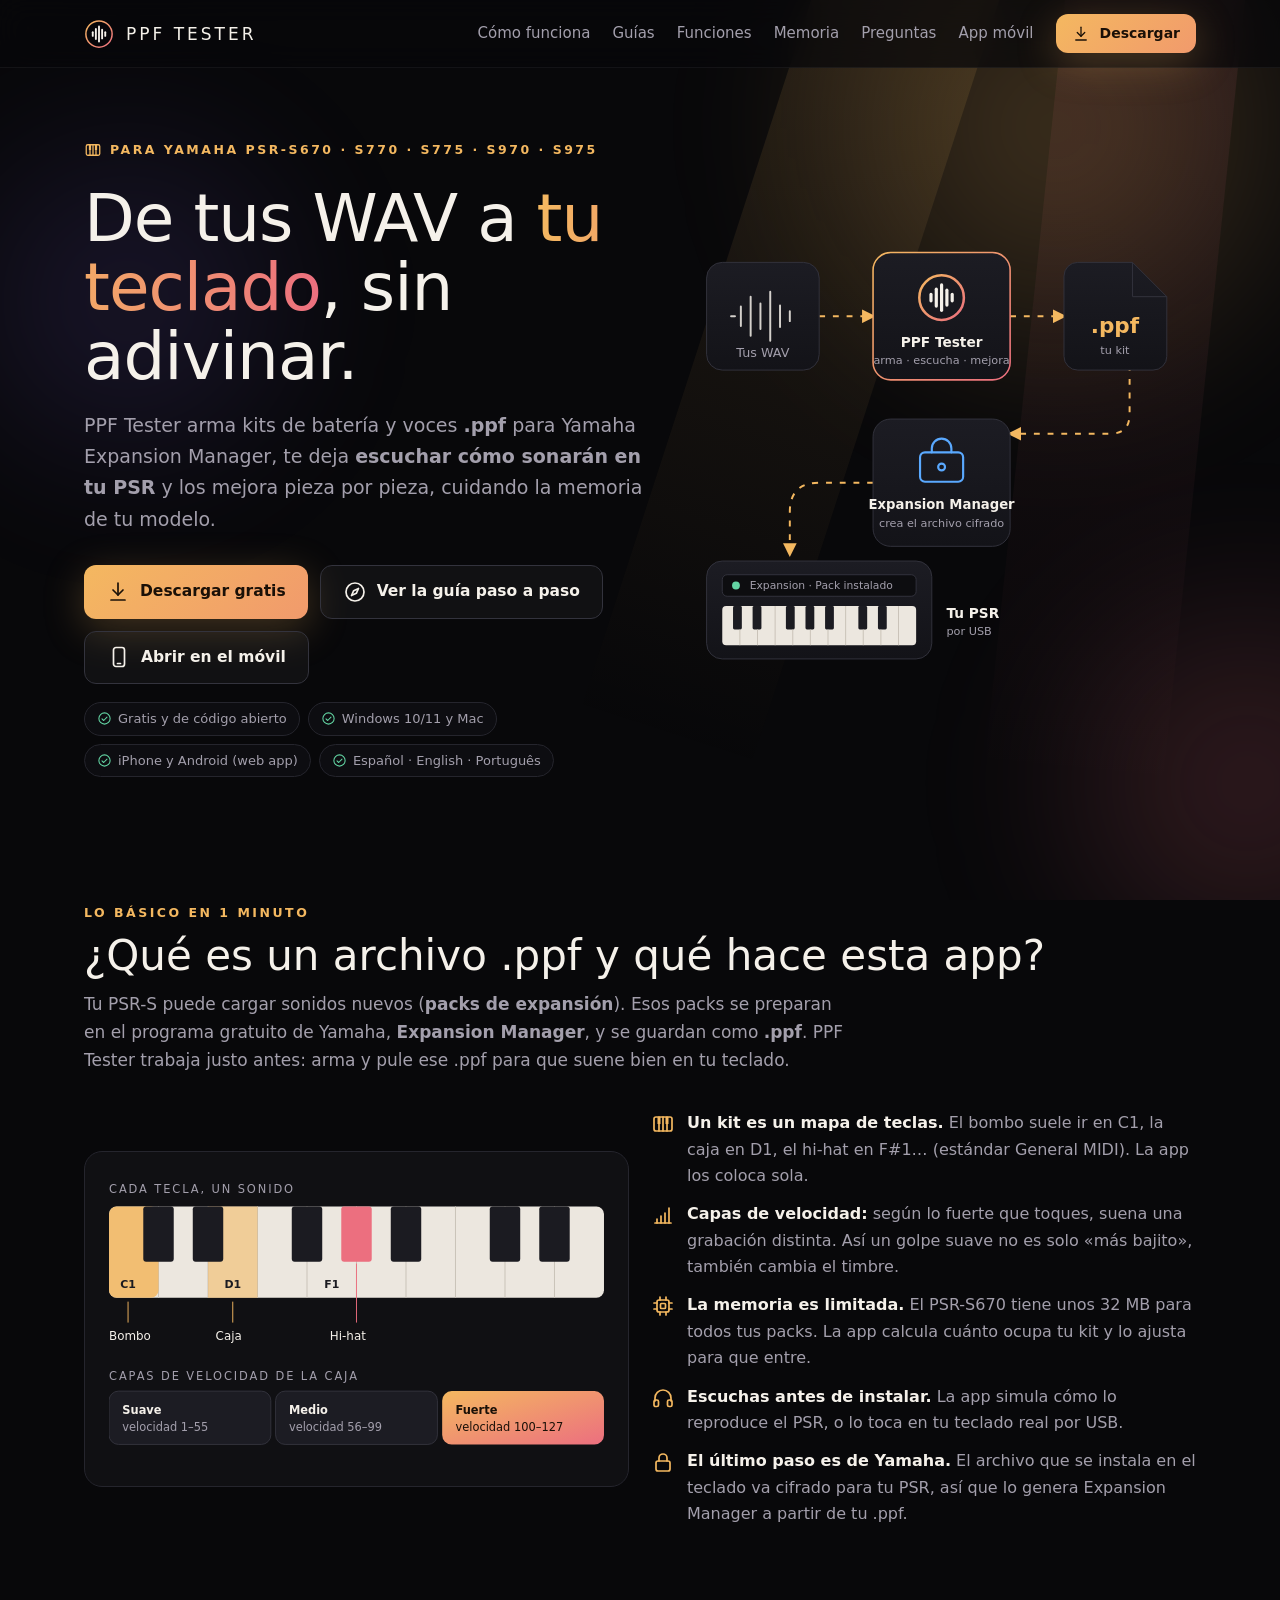
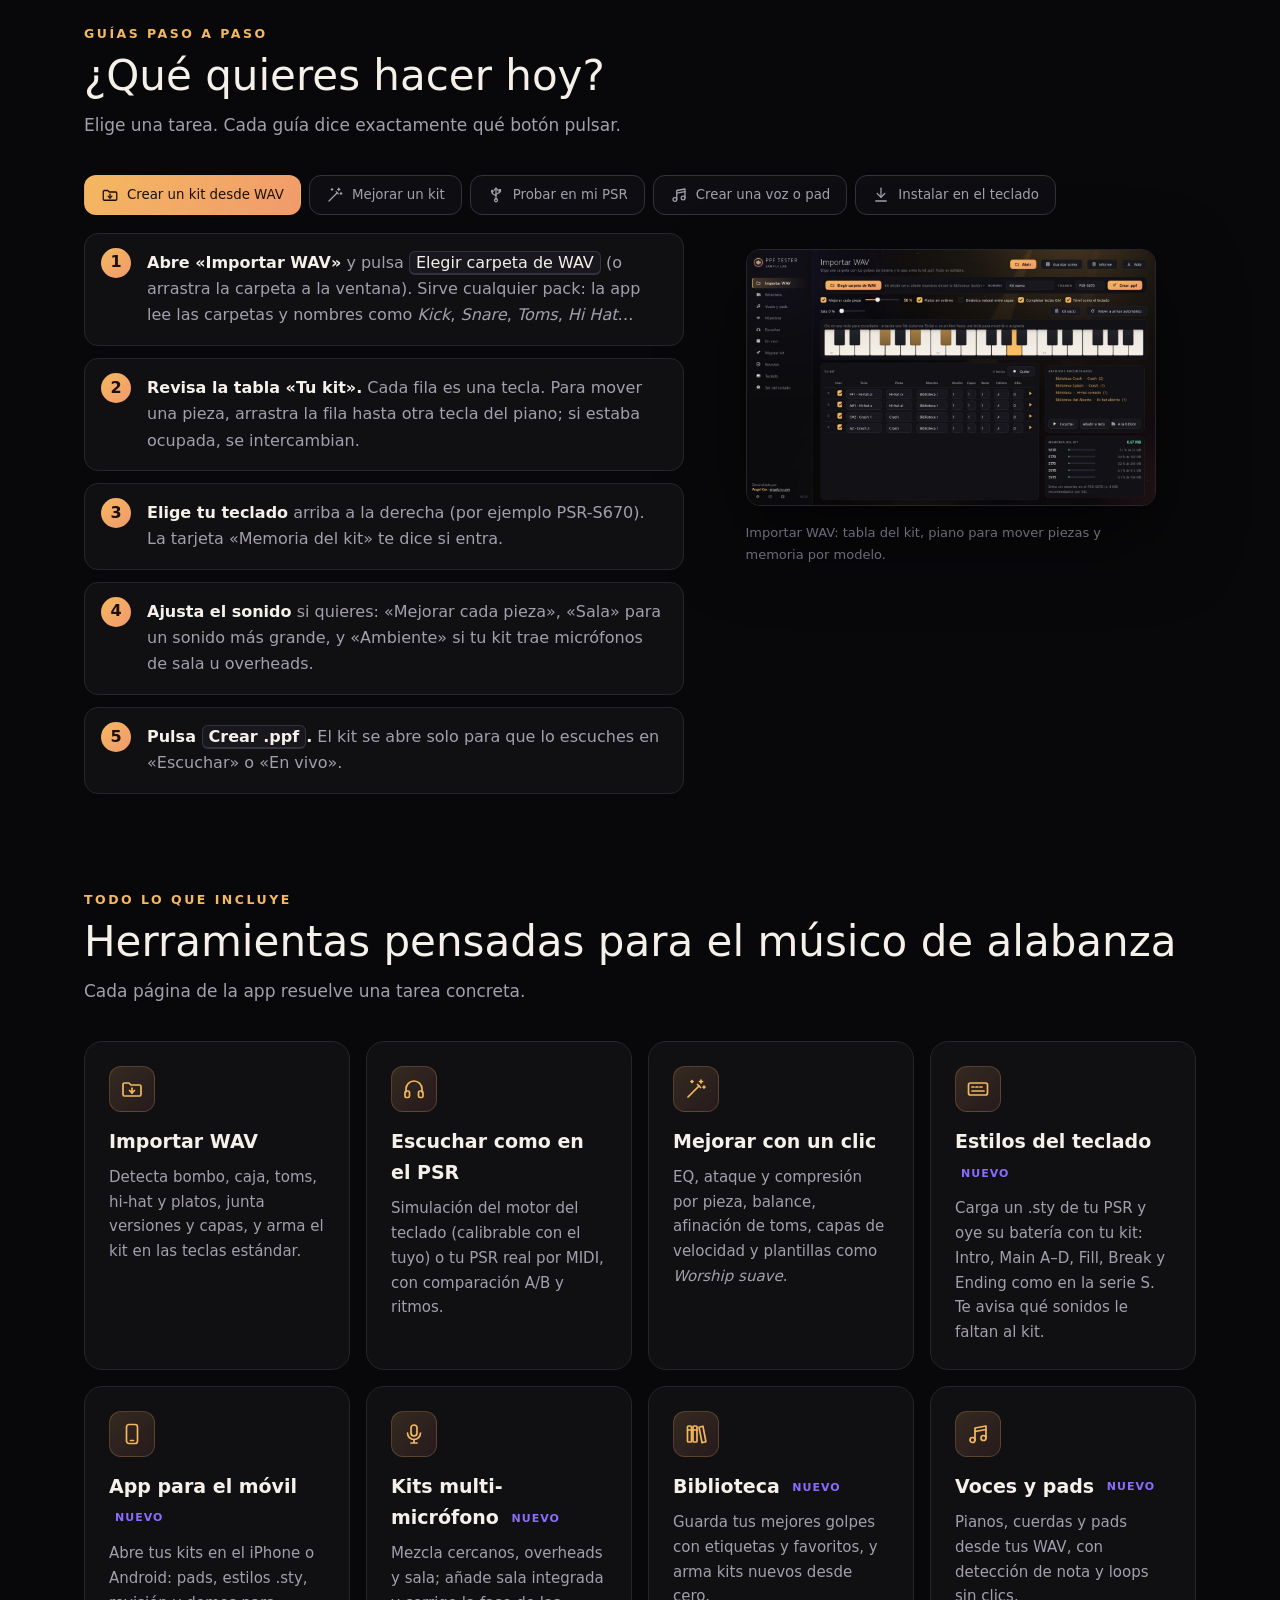
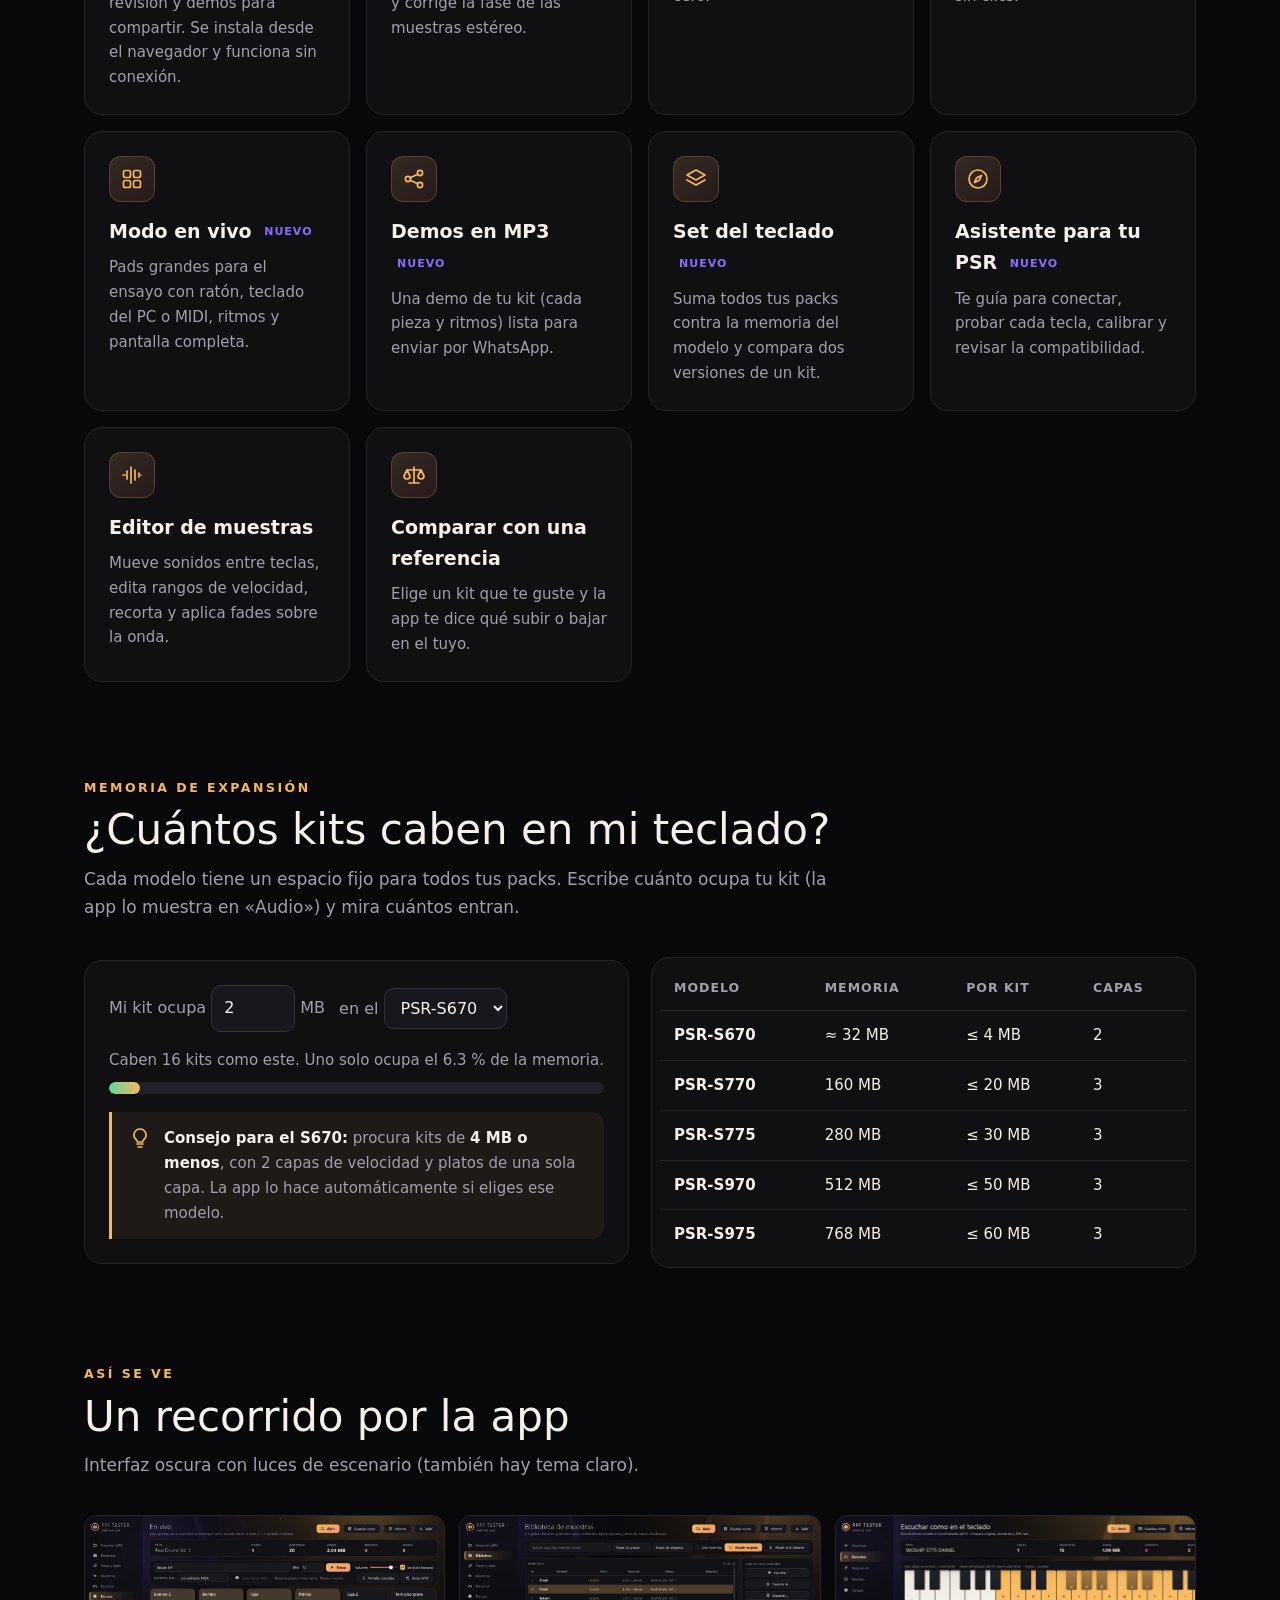
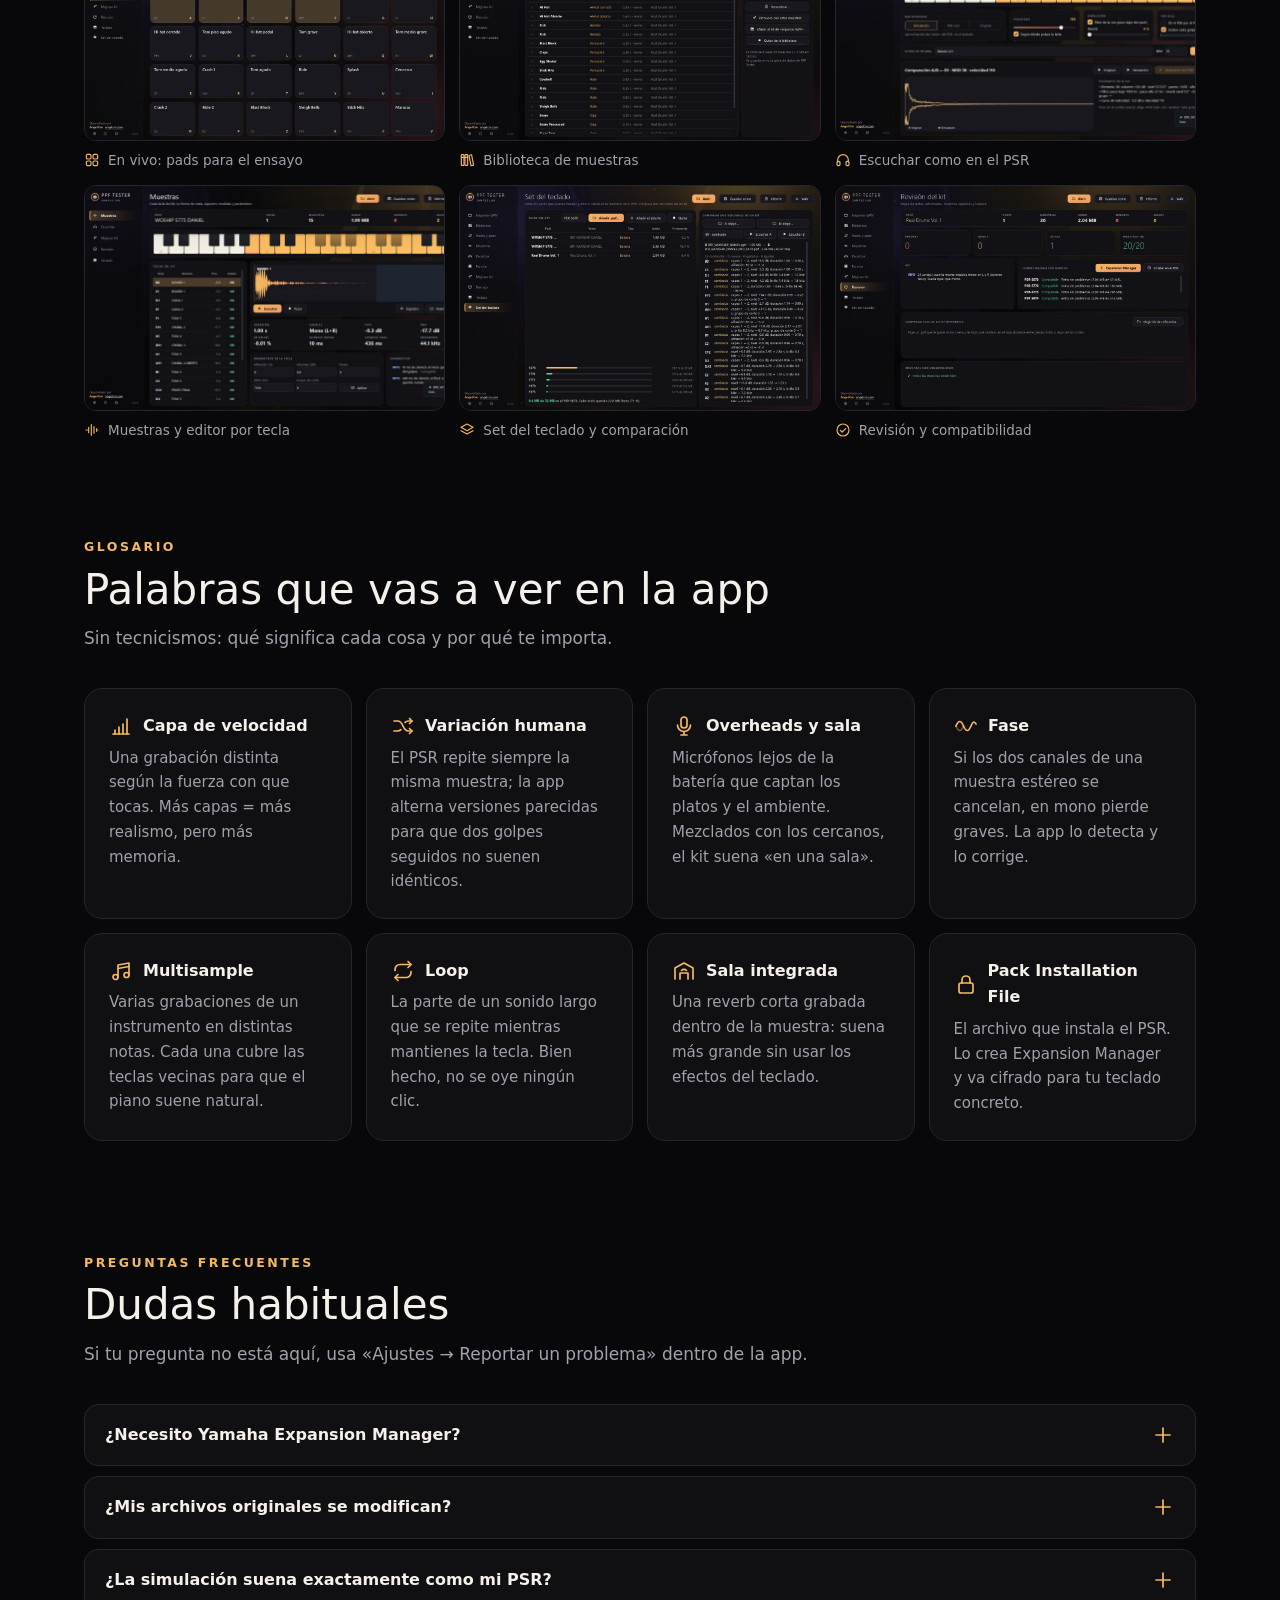
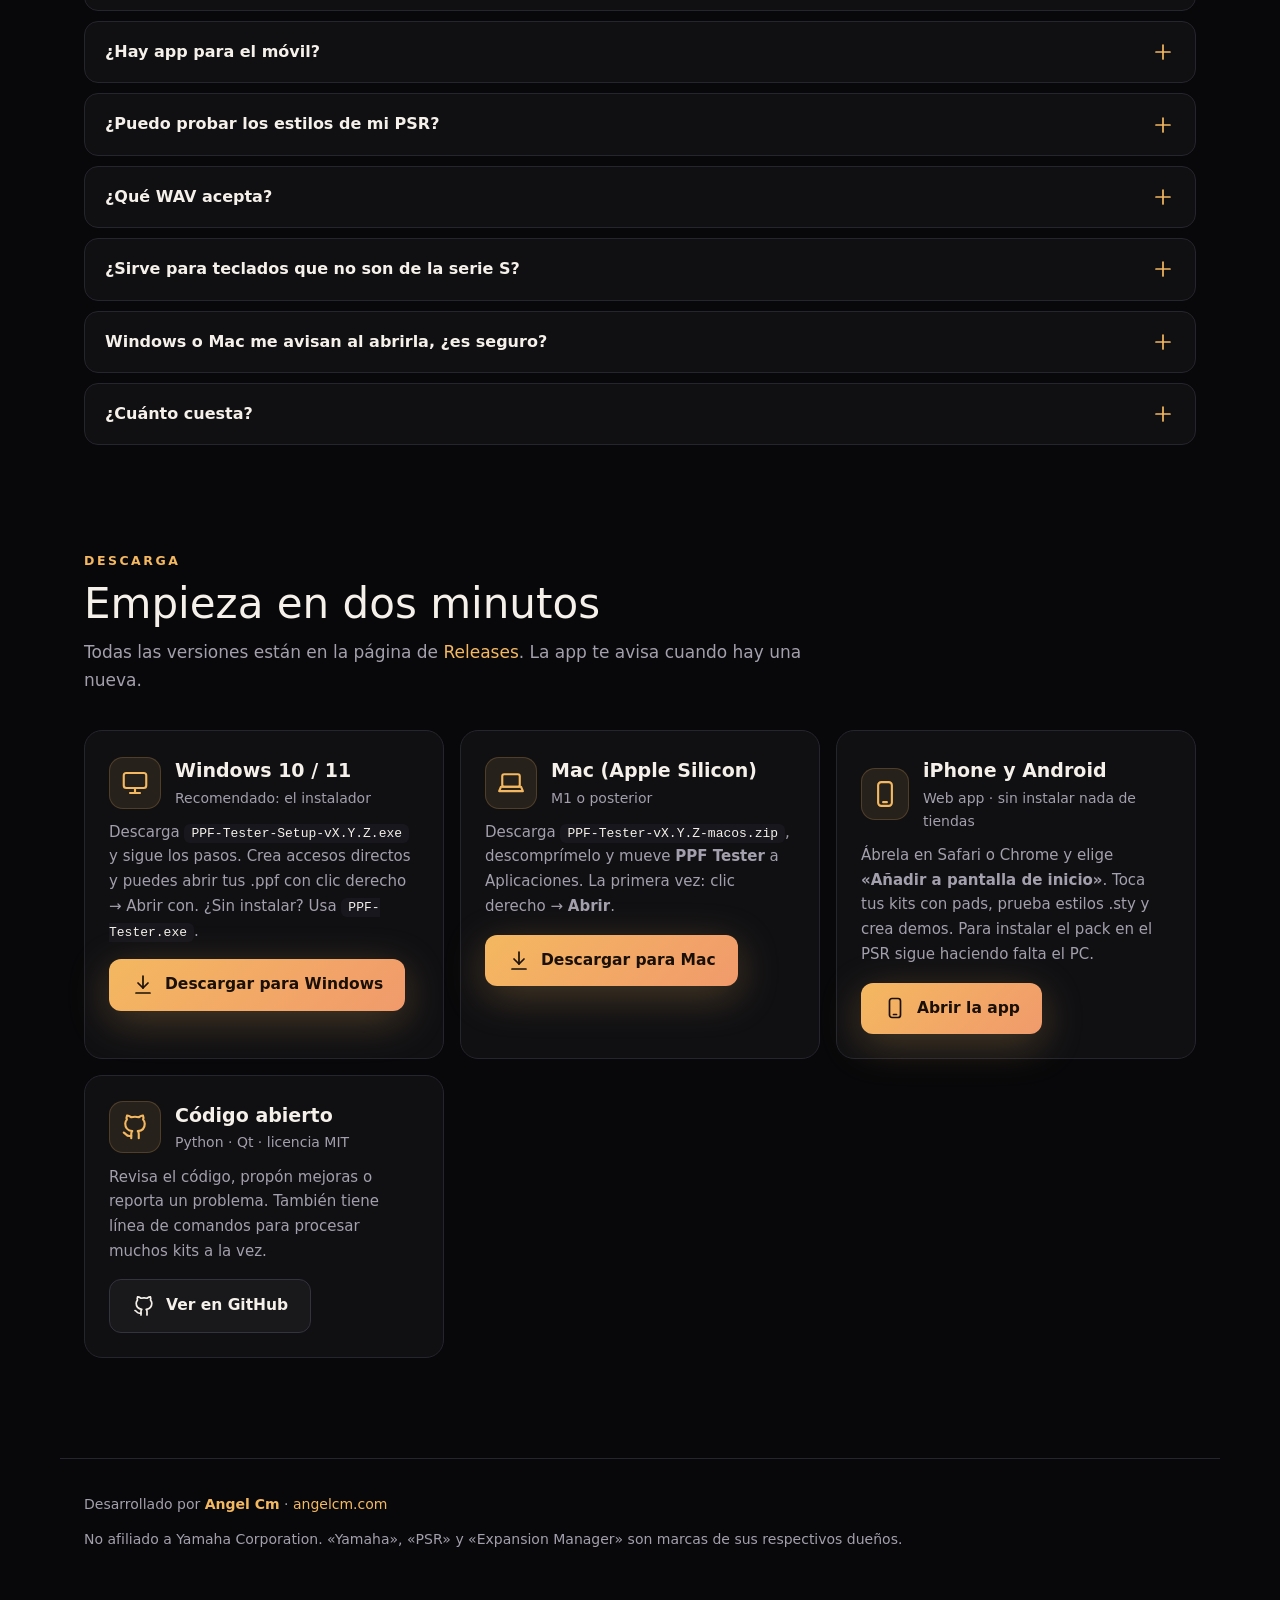
==== commit 11d823af: "Estilos .sty con el kit (Intro, Main, Fill, Break, Ending) y app para el móvil (web app)" ====
--- a/docs/index.html
+++ b/docs/index.html
@@ -152,6 +152,8 @@
  <symbol id="i-mic" viewBox="0 0 24 24"><rect x="9" y="3" width="6" height="11" rx="3"/><path d="M5.5 11a6.5 6.5 0 0 0 13 0"/><path d="M12 17.5V21M9 21h6"/></symbol>
  <symbol id="i-books" viewBox="0 0 24 24"><rect x="3.5" y="4" width="4" height="16" rx="1"/><rect x="9" y="4" width="4" height="16" rx="1"/><path d="m15 5.2 3.9-1 3 15.5-3.9 1z"/><path d="M3.5 8h4M9 8h4"/></symbol>
  <symbol id="i-note" viewBox="0 0 24 24"><path d="M9 18V6l11-2v12"/><circle cx="6.5" cy="18" r="2.5"/><circle cx="17.5" cy="16" r="2.5"/><path d="m9 9.5 11-2"/></symbol>
+ <symbol id="i-phone" viewBox="0 0 24 24"><rect x="6.5" y="2.5" width="11" height="19" rx="2.5"/><path d="M10.5 18.5h3"/></symbol>
+ <symbol id="i-style" viewBox="0 0 24 24"><rect x="2.5" y="6" width="19" height="12" rx="2"/><path d="M6 10h2M10 10h2M14 10h2"/><path d="M6 14h12"/></symbol>
  <symbol id="i-pads" viewBox="0 0 24 24"><rect x="3.5" y="3.5" width="7" height="7" rx="2"/><rect x="13.5" y="3.5" width="7" height="7" rx="2"/><rect x="3.5" y="13.5" width="7" height="7" rx="2"/><rect x="13.5" y="13.5" width="7" height="7" rx="2"/></symbol>
  <symbol id="i-compass" viewBox="0 0 24 24"><circle cx="12" cy="12" r="9"/><path d="m15.5 8.5-2.2 4.8-4.8 2.2 2.2-4.8z"/></symbol>
  <symbol id="i-layers" viewBox="0 0 24 24"><path d="m12 3 9 5-9 5-9-5z"/><path d="m3 13 9 5 9-5"/></symbol>
@@ -177,7 +179,7 @@
  <div class="bar">
   <a class="brand" href="#"><svg class="i l" viewBox="0 0 48 48" aria-hidden="true"><use href="#i-logo"/></svg>PPF TESTER</a>
   <nav>
-   <a href="#como-funciona">Cómo funciona</a><a href="#guias">Guías</a><a href="#funciones">Funciones</a><a href="#memoria">Memoria</a><a href="#faq">Preguntas</a>
+   <a href="#como-funciona">Cómo funciona</a><a href="#guias">Guías</a><a href="#funciones">Funciones</a><a href="#memoria">Memoria</a><a href="#faq">Preguntas</a><a href="app/">App móvil</a>
    <a class="btn primary" href="#descargar"><svg class="i s"><use href="#i-download"/></svg>Descargar</a>
   </nav>
  </div>
@@ -192,10 +194,12 @@
   <div class="cta">
    <a class="btn primary" href="#descargar"><svg class="i"><use href="#i-download"/></svg>Descargar gratis</a>
    <a class="btn" href="#guias"><svg class="i"><use href="#i-compass"/></svg>Ver la guía paso a paso</a>
+   <a class="btn" href="app/"><svg class="i"><use href="#i-phone"/></svg>Abrir en el móvil</a>
   </div>
   <div class="chips">
    <span class="chip"><svg class="i"><use href="#i-check"/></svg>Gratis y de código abierto</span>
    <span class="chip"><svg class="i"><use href="#i-check"/></svg>Windows 10/11 y Mac</span>
+   <span class="chip"><svg class="i"><use href="#i-check"/></svg>iPhone y Android (web app)</span>
    <span class="chip"><svg class="i"><use href="#i-check"/></svg>Español · English · Português</span>
   </div>
  </div>
@@ -377,6 +381,8 @@
   <div class="card feat"><div class="ico"><svg class="i"><use href="#i-folder"/></svg></div><h3>Importar WAV</h3><p>Detecta bombo, caja, toms, hi-hat y platos, junta versiones y capas, y arma el kit en las teclas estándar.</p></div>
   <div class="card feat"><div class="ico"><svg class="i"><use href="#i-headphones"/></svg></div><h3>Escuchar como en el PSR</h3><p>Simulación del motor del teclado (calibrable con el tuyo) o tu PSR real por MIDI, con comparación A/B y ritmos.</p></div>
   <div class="card feat"><div class="ico"><svg class="i"><use href="#i-wand"/></svg></div><h3>Mejorar con un clic</h3><p>EQ, ataque y compresión por pieza, balance, afinación de toms, capas de velocidad y plantillas como <i>Worship suave</i>.</p></div>
+  <div class="card feat"><div class="ico"><svg class="i"><use href="#i-style"/></svg></div><h3>Estilos del teclado <span class="tag">NUEVO</span></h3><p>Carga un .sty de tu PSR y oye su batería con tu kit: Intro, Main A–D, Fill, Break y Ending como en la serie S. Te avisa qué sonidos le faltan al kit.</p></div>
+  <div class="card feat"><div class="ico"><svg class="i"><use href="#i-phone"/></svg></div><h3>App para el móvil <span class="tag">NUEVO</span></h3><p>Abre tus kits en el iPhone o Android: pads, estilos .sty, revisión y demos para compartir. Se instala desde el navegador y funciona sin conexión.</p></div>
   <div class="card feat"><div class="ico"><svg class="i"><use href="#i-mic"/></svg></div><h3>Kits multi-micrófono <span class="tag">NUEVO</span></h3><p>Mezcla cercanos, overheads y sala; añade sala integrada y corrige la fase de las muestras estéreo.</p></div>
   <div class="card feat"><div class="ico"><svg class="i"><use href="#i-books"/></svg></div><h3>Biblioteca <span class="tag">NUEVO</span></h3><p>Guarda tus mejores golpes con etiquetas y favoritos, y arma kits nuevos desde cero.</p></div>
   <div class="card feat"><div class="ico"><svg class="i"><use href="#i-note"/></svg></div><h3>Voces y pads <span class="tag">NUEVO</span></h3><p>Pianos, cuerdas y pads desde tus WAV, con detección de nota y loops sin clics.</p></div>
@@ -457,6 +463,8 @@
  <details><summary>¿Necesito Yamaha Expansion Manager?<svg class="i"><use href="#i-plus"/></svg></summary><p>Sí, para el último paso. PPF Tester prepara y revisa el .ppf, pero el archivo que se instala en el PSR va cifrado para tu teclado y solo lo puede crear Expansion Manager (es gratis en la web de Yamaha).</p></details>
  <details><summary>¿Mis archivos originales se modifican?<svg class="i"><use href="#i-plus"/></svg></summary><p>No. La app nunca sobrescribe tu .ppf original: siempre guarda una copia nueva. Además puedes deshacer con Ctrl+Z.</p></details>
  <details><summary>¿La simulación suena exactamente como mi PSR?<svg class="i"><use href="#i-plus"/></svg></summary><p>Es una aproximación muy cercana. Para que se parezca aún más, usa «Calibrar con mi PSR». Y si conectas el teclado por USB, puedes escuchar el sonido real en «Escuchar → PSR real».</p></details>
+ <details><summary>¿Hay app para el móvil?<svg class="i"><use href="#i-plus"/></svg></summary><p>Sí: abre <a href="app/">la web app</a> en Safari (iPhone) o Chrome (Android) y elige «Añadir a pantalla de inicio». Puedes tocar tus kits con pads, probar estilos .sty, revisar la compatibilidad y crear demos. Todo se procesa en el teléfono: tus archivos no se suben a ningún sitio. Crear kits desde WAV y mejorarlos sigue siendo en la versión de PC.</p></details>
+ <details><summary>¿Puedo probar los estilos de mi PSR?<svg class="i"><use href="#i-plus"/></svg></summary><p>Sí. En «Escuchar» o «En vivo» (y en la app del móvil) carga un .sty: suena su batería con tu kit, con los botones Intro, Main A–D, Fill, Break y Ending como en el teclado. Solo suena la batería del estilo, que es lo que quieres comprobar.</p></details>
  <details><summary>¿Qué WAV acepta?<svg class="i"><use href="#i-plus"/></svg></summary><p>Cualquier WAV: 8, 16, 24 o 32 bits, float, mono o estéreo y a cualquier frecuencia (se convierte a 44,1 kHz). Los loops y demos se ignoran solos.</p></details>
  <details><summary>¿Sirve para teclados que no son de la serie S?<svg class="i"><use href="#i-plus"/></svg></summary><p>Está pensada y ajustada para PSR-S670, S770, S775, S970 y S975. Otros modelos compatibles con Expansion Manager pueden funcionar, pero no se han probado.</p></details>
  <details><summary>Windows o Mac me avisan al abrirla, ¿es seguro?<svg class="i"><use href="#i-plus"/></svg></summary><p>Sí. El aviso aparece porque la app no tiene una firma comercial (cuesta dinero). En Windows pulsa «Más información → Ejecutar de todas formas»; en Mac, clic derecho → «Abrir». El código es abierto y puedes revisarlo en GitHub.</p></details>
@@ -478,6 +486,11 @@
    <div class="head"><div class="ico"><svg class="i l"><use href="#i-laptop"/></svg></div><div><h3 style="margin:0">Mac (Apple Silicon)</h3><div class="small">M1 o posterior</div></div></div>
    <p>Descarga <code>PPF-Tester-vX.Y.Z-macos.zip</code>, descomprímelo y mueve <b>PPF Tester</b> a Aplicaciones. La primera vez: clic derecho → <b>Abrir</b>.</p>
    <a class="btn primary" href="https://github.com/angel-cm-dev/ppf-tester/releases/latest"><svg class="i"><use href="#i-download"/></svg>Descargar para Mac</a>
+  </div>
+  <div class="card">
+   <div class="head"><div class="ico"><svg class="i l"><use href="#i-phone"/></svg></div><div><h3 style="margin:0">iPhone y Android</h3><div class="small">Web app · sin instalar nada de tiendas</div></div></div>
+   <p>Ábrela en Safari o Chrome y elige <b>«Añadir a pantalla de inicio»</b>. Toca tus kits con pads, prueba estilos .sty y crea demos. Para instalar el pack en el PSR sigue haciendo falta el PC.</p>
+   <a class="btn primary" href="app/"><svg class="i"><use href="#i-phone"/></svg>Abrir la app</a>
   </div>
   <div class="card">
    <div class="head"><div class="ico"><svg class="i l"><use href="#i-github"/></svg></div><div><h3 style="margin:0">Código abierto</h3><div class="small">Python · Qt · licencia MIT</div></div></div>
